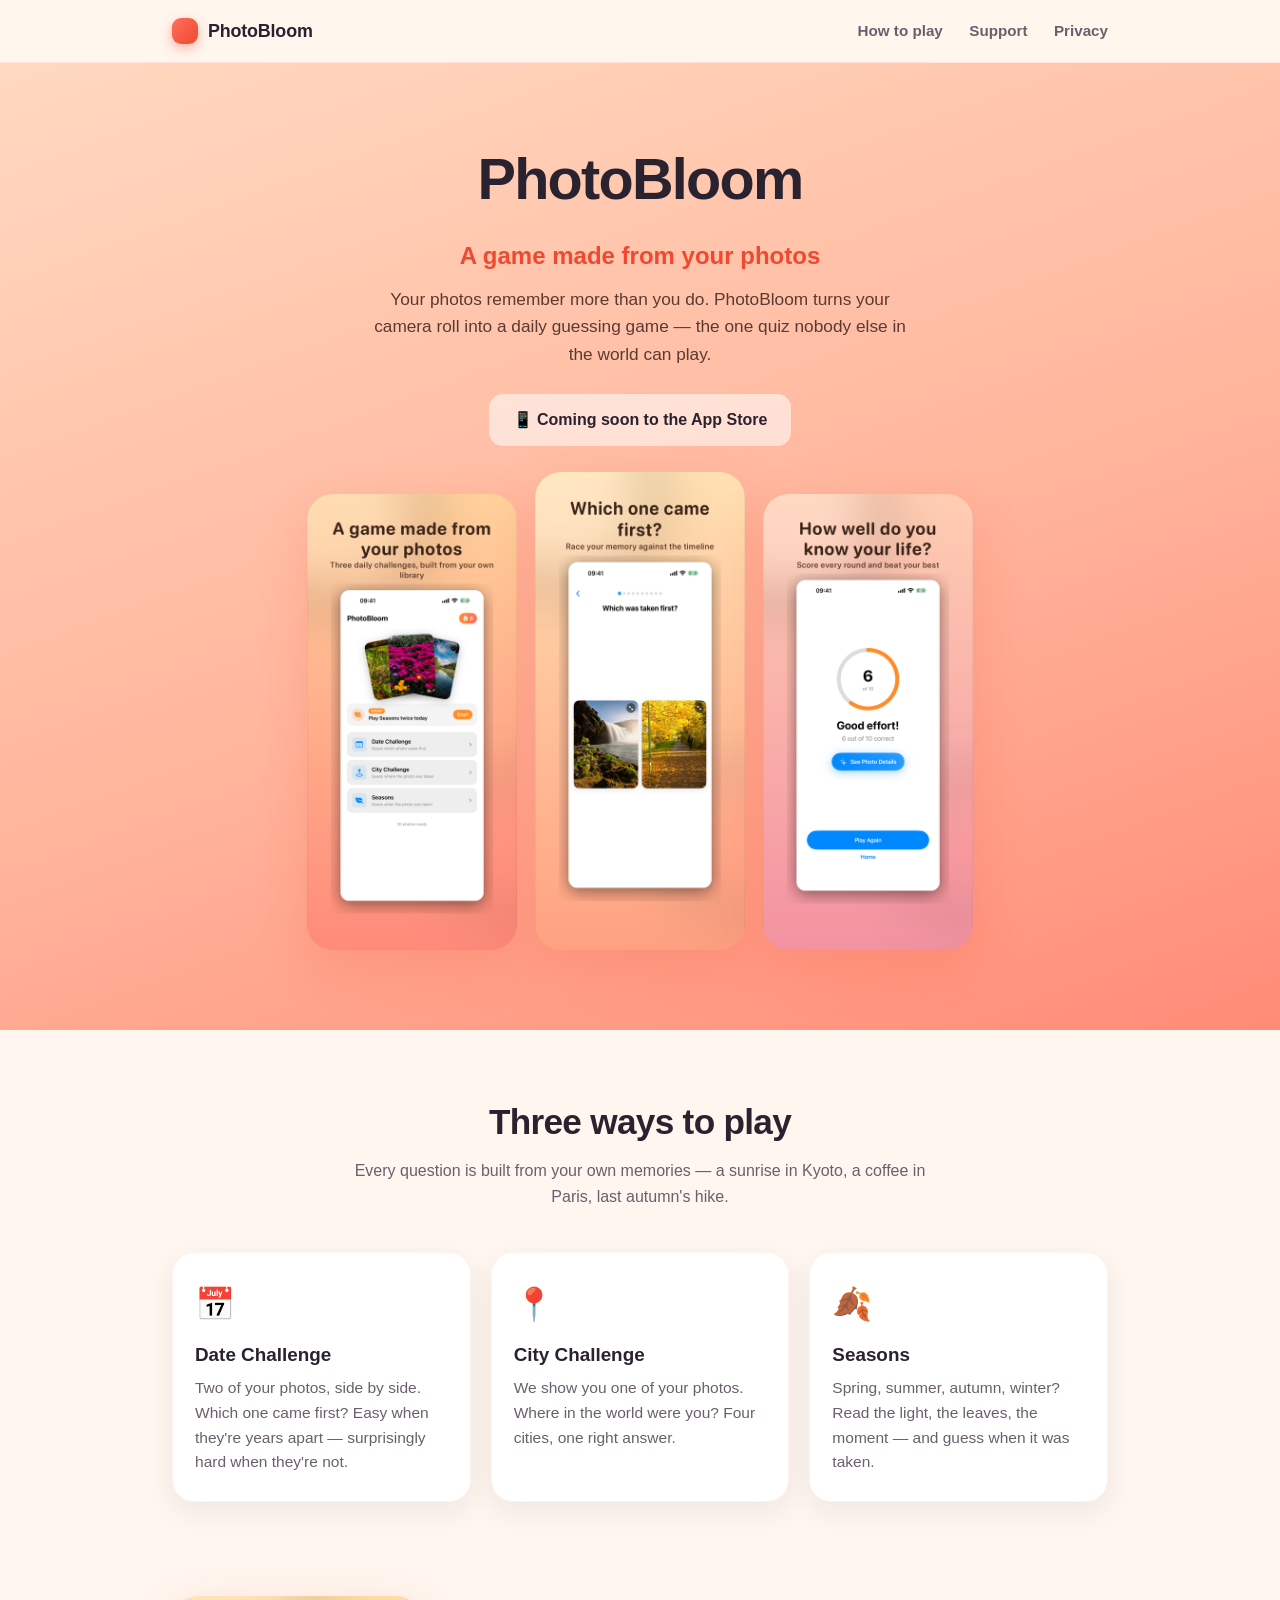
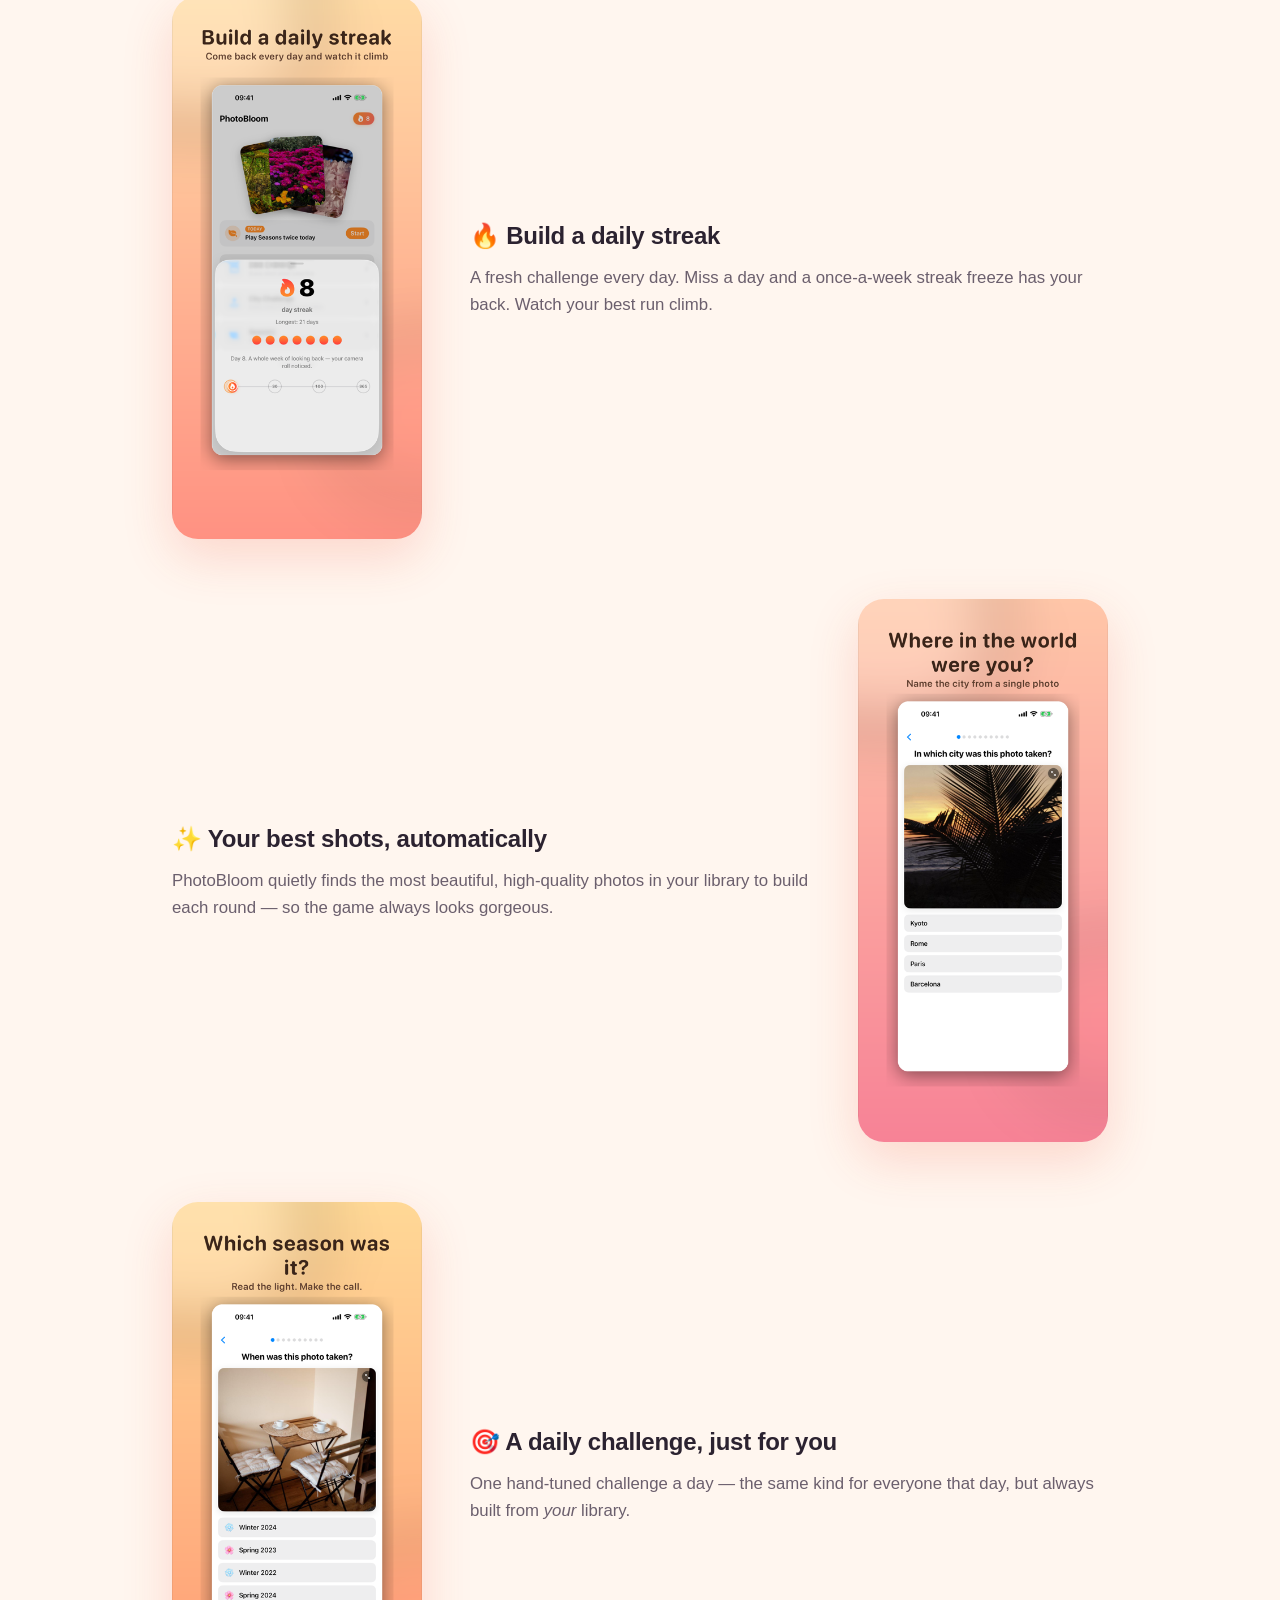
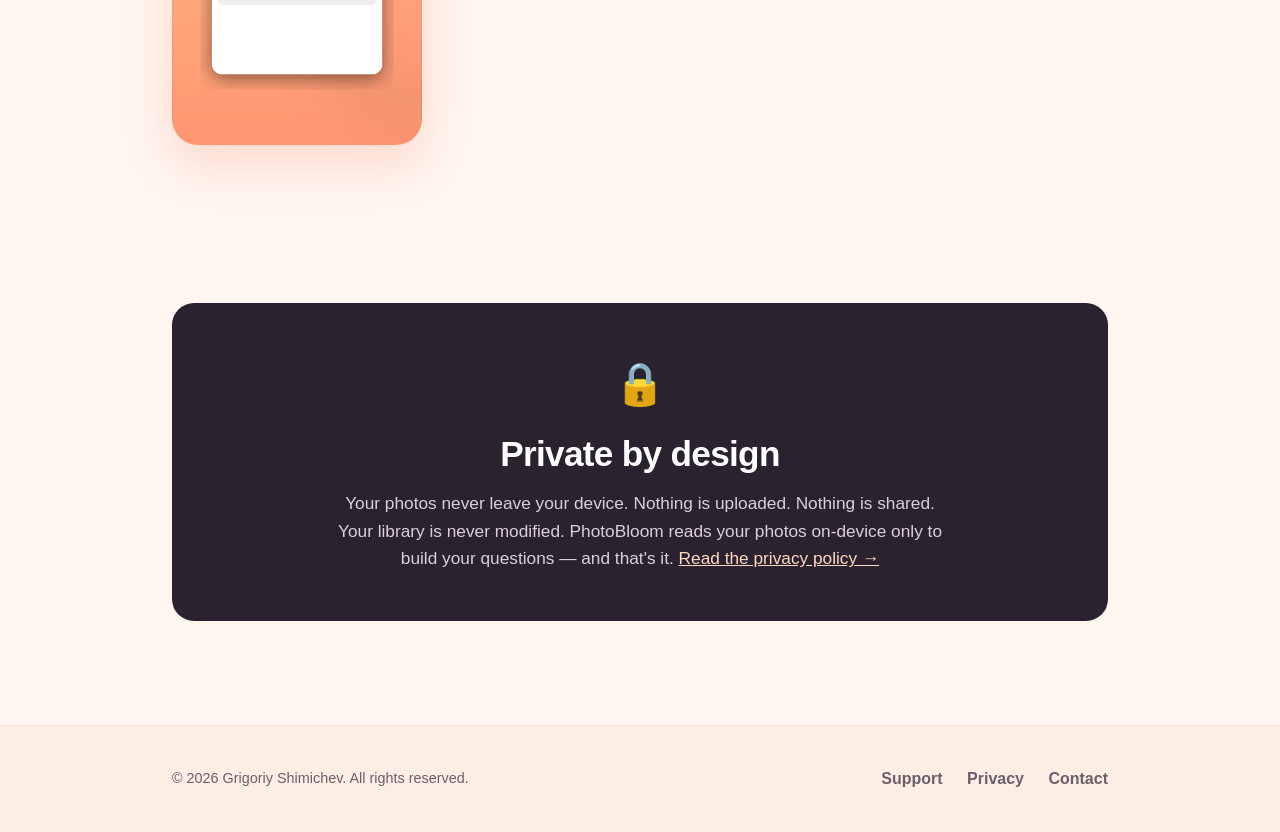
==== index.html @ 3adc89f5 "PhotoBloom website: landing, support, privacy" ====
<!DOCTYPE html>
<html lang="en">
<head>
  <meta charset="UTF-8" />
  <meta name="viewport" content="width=device-width, initial-scale=1.0" />
  <title>PhotoBloom — A game made from your photos</title>
  <meta name="description" content="PhotoBloom turns your camera roll into a daily guessing game. Guess when and where your moments happened, keep your streak alive, and rediscover photos you forgot you had. 100% on-device." />
  <meta property="og:title" content="PhotoBloom — A game made from your photos" />
  <meta property="og:description" content="The quiz only you can play, built from your own memories. 100% on-device." />
  <meta property="og:type" content="website" />
  <link rel="stylesheet" href="assets/style.css" />
</head>
<body>
  <header class="nav">
    <div class="wrap">
      <div class="brand"><span class="dot"></span> PhotoBloom</div>
      <nav>
        <a href="#play">How to play</a>
        <a href="support.html">Support</a>
        <a href="privacy.html">Privacy</a>
      </nav>
    </div>
  </header>

  <section class="hero">
    <div class="wrap">
      <h1>PhotoBloom</h1>
      <p class="tag">A game made from your photos</p>
      <p class="sub">Your photos remember more than you do. PhotoBloom turns your camera roll into a daily guessing game — the one quiz nobody else in the world can play.</p>
      <span class="badge soft">📱 Coming soon to the App Store</span>
      <div class="hero-shots">
        <img src="assets/home.png" alt="PhotoBloom home screen" />
        <img src="assets/date.png" alt="Date Challenge — which photo came first?" />
        <img src="assets/results.png" alt="Results screen with score ring" />
      </div>
    </div>
  </section>

  <section id="play">
    <div class="wrap">
      <h2>Three ways to play</h2>
      <p class="lead">Every question is built from your own memories — a sunrise in Kyoto, a coffee in Paris, last autumn's hike.</p>
      <div class="cards">
        <div class="card">
          <div class="ico">📅</div>
          <h3>Date Challenge</h3>
          <p>Two of your photos, side by side. Which one came first? Easy when they're years apart — surprisingly hard when they're not.</p>
        </div>
        <div class="card">
          <div class="ico">📍</div>
          <h3>City Challenge</h3>
          <p>We show you one of your photos. Where in the world were you? Four cities, one right answer.</p>
        </div>
        <div class="card">
          <div class="ico">🍂</div>
          <h3>Seasons</h3>
          <p>Spring, summer, autumn, winter? Read the light, the leaves, the moment — and guess when it was taken.</p>
        </div>
      </div>
    </div>
  </section>

  <section style="padding-top:0;">
    <div class="wrap">
      <div class="feature-row">
        <img src="assets/streak.png" alt="Streak detail screen" />
        <div class="txt">
          <h3>🔥 Build a daily streak</h3>
          <p>A fresh challenge every day. Miss a day and a once-a-week streak freeze has your back. Watch your best run climb.</p>
        </div>
      </div>
      <div class="feature-row rev">
        <img src="assets/city.png" alt="City Challenge screen" />
        <div class="txt">
          <h3>✨ Your best shots, automatically</h3>
          <p>PhotoBloom quietly finds the most beautiful, high-quality photos in your library to build each round — so the game always looks gorgeous.</p>
        </div>
      </div>
      <div class="feature-row">
        <img src="assets/seasons.png" alt="Seasons Challenge screen" />
        <div class="txt">
          <h3>🎯 A daily challenge, just for you</h3>
          <p>One hand-tuned challenge a day — the same kind for everyone that day, but always built from <em>your</em> library.</p>
        </div>
      </div>
    </div>
  </section>

  <section>
    <div class="wrap">
      <div class="privacy-band">
        <div class="lock">🔒</div>
        <h2>Private by design</h2>
        <p>Your photos never leave your device. Nothing is uploaded. Nothing is shared. Your library is never modified. PhotoBloom reads your photos on-device only to build your questions — and that's it. <a href="privacy.html" style="color:#ffd9c0;text-decoration:underline;">Read the privacy policy →</a></p>
      </div>
    </div>
  </section>

  <footer>
    <div class="wrap">
      <div class="copy">© 2026 Grigoriy Shimichev. All rights reserved.</div>
      <div class="links">
        <a href="support.html">Support</a>
        <a href="privacy.html">Privacy</a>
        <a href="mailto:gshimichev@gmail.com">Contact</a>
      </div>
    </div>
  </footer>
</body>
</html>
---- assets/style.css ----
:root {
  --peach: #ffd9c0;
  --coral: #ff6f5e;
  --coral-deep: #f0492f;
  --ink: #2b2230;
  --ink-soft: #6b5f6d;
  --card: #ffffff;
  --bg: #fff6ef;
  --radius: 22px;
  --shadow: 0 18px 50px rgba(240, 73, 47, 0.18);
}

* { box-sizing: border-box; }

html { scroll-behavior: smooth; }

body {
  margin: 0;
  font-family: -apple-system, BlinkMacSystemFont, "SF Pro Text", "Segoe UI", Roboto, Helvetica, Arial, sans-serif;
  color: var(--ink);
  background: var(--bg);
  line-height: 1.6;
  -webkit-font-smoothing: antialiased;
}

a { color: var(--coral-deep); text-decoration: none; }
a:hover { text-decoration: underline; }

.wrap { max-width: 980px; margin: 0 auto; padding: 0 22px; }

/* ---------- Top nav ---------- */
.nav {
  position: sticky; top: 0; z-index: 10;
  background: rgba(255, 246, 239, 0.86);
  backdrop-filter: saturate(180%) blur(14px);
  border-bottom: 1px solid rgba(240, 73, 47, 0.10);
}
.nav .wrap { display: flex; align-items: center; justify-content: space-between; height: 62px; }
.brand { display: flex; align-items: center; gap: 10px; font-weight: 800; font-size: 1.12rem; letter-spacing: -0.01em; }
.brand .dot { width: 26px; height: 26px; border-radius: 9px; background: linear-gradient(135deg, var(--coral), var(--coral-deep)); display: inline-block; box-shadow: 0 4px 12px rgba(240,73,47,0.4); }
.nav nav a { color: var(--ink-soft); font-weight: 600; margin-left: 22px; font-size: 0.95rem; }
.nav nav a:hover { color: var(--coral-deep); text-decoration: none; }

/* ---------- Hero ---------- */
.hero {
  background: linear-gradient(160deg, var(--peach) 0%, #ffb59c 55%, var(--coral) 130%);
  padding: 70px 0 80px;
  text-align: center;
}
.hero h1 { font-size: clamp(2.4rem, 6vw, 3.6rem); margin: 0 0 12px; letter-spacing: -0.03em; font-weight: 850; }
.hero .tag { font-size: clamp(1.1rem, 3vw, 1.5rem); font-weight: 700; margin: 0 0 10px; color: var(--coral-deep); }
.hero p.sub { max-width: 560px; margin: 0 auto 26px; font-size: 1.08rem; color: #5b3a32; }
.badge {
  display: inline-flex; align-items: center; gap: 8px;
  background: var(--ink); color: #fff; font-weight: 700;
  padding: 13px 24px; border-radius: 14px; font-size: 1rem;
  box-shadow: 0 10px 26px rgba(43,34,48,0.32);
}
.badge.soft { background: rgba(255,255,255,0.55); color: var(--ink); box-shadow: none; }
.hero-shots { display: flex; justify-content: center; gap: 18px; margin-top: 48px; flex-wrap: wrap; }
.hero-shots img { width: 210px; max-width: 42vw; border-radius: 26px; box-shadow: var(--shadow); }
.hero-shots img:nth-child(2) { margin-top: -22px; }

/* ---------- Sections ---------- */
section { padding: 64px 0; }
section h2 { font-size: clamp(1.6rem, 4vw, 2.2rem); text-align: center; margin: 0 0 8px; letter-spacing: -0.02em; }
section .lead { text-align: center; color: var(--ink-soft); max-width: 600px; margin: 0 auto 42px; }

.cards { display: grid; grid-template-columns: repeat(3, 1fr); gap: 20px; }
.card {
  background: var(--card); border-radius: var(--radius); padding: 26px 22px;
  box-shadow: 0 10px 30px rgba(43,34,48,0.07);
  border: 1px solid rgba(240,73,47,0.06);
}
.card .ico { font-size: 2rem; margin-bottom: 10px; }
.card h3 { margin: 0 0 6px; font-size: 1.18rem; }
.card p { margin: 0; color: var(--ink-soft); font-size: 0.97rem; }

.feature-row { display: flex; align-items: center; gap: 48px; padding: 30px 0; }
.feature-row.rev { flex-direction: row-reverse; }
.feature-row img { width: 250px; max-width: 40vw; border-radius: 26px; box-shadow: var(--shadow); }
.feature-row .txt { flex: 1; }
.feature-row h3 { font-size: 1.5rem; margin: 0 0 10px; letter-spacing: -0.01em; }
.feature-row p { color: var(--ink-soft); margin: 0; font-size: 1.05rem; }

.privacy-band { background: var(--ink); color: #fff; border-radius: var(--radius); padding: 48px 36px; text-align: center; }
.privacy-band h2 { color: #fff; }
.privacy-band p { color: #d9cfe0; max-width: 620px; margin: 0 auto; font-size: 1.08rem; }
.privacy-band .lock { font-size: 2.6rem; margin-bottom: 8px; }

/* ---------- Support / Legal pages ---------- */
.doc { background: var(--card); border-radius: var(--radius); padding: 40px 38px; box-shadow: 0 10px 30px rgba(43,34,48,0.07); margin: 40px 0; }
.doc h1 { font-size: 2.1rem; letter-spacing: -0.02em; margin: 0 0 4px; }
.doc .meta { color: var(--ink-soft); font-size: 0.92rem; margin: 0 0 30px; }
.doc h2 { font-size: 1.3rem; margin: 34px 0 8px; }
.doc h3 { font-size: 1.08rem; margin: 24px 0 4px; }
.doc p, .doc li { color: #43394a; }
.doc ul { padding-left: 22px; }
.contact-box {
  background: linear-gradient(135deg, var(--peach), #ffc4ac);
  border-radius: 18px; padding: 24px 26px; margin: 8px 0 30px;
  display: flex; align-items: center; gap: 16px; flex-wrap: wrap;
}
.contact-box .em { font-size: 1.9rem; }
.contact-box a { font-weight: 800; font-size: 1.15rem; }

/* ---------- Footer ---------- */
footer { background: #fdeee4; padding: 40px 0; margin-top: 40px; border-top: 1px solid rgba(240,73,47,0.10); }
footer .wrap { display: flex; justify-content: space-between; align-items: center; flex-wrap: wrap; gap: 14px; }
footer .links a { margin-left: 20px; color: var(--ink-soft); font-weight: 600; }
footer .copy { color: var(--ink-soft); font-size: 0.9rem; }

@media (max-width: 720px) {
  .cards { grid-template-columns: 1fr; }
  .feature-row, .feature-row.rev { flex-direction: column; text-align: center; gap: 22px; }
  .nav nav a { margin-left: 14px; }
  footer .wrap { flex-direction: column; text-align: center; }
  footer .links a { margin: 0 10px; }
}
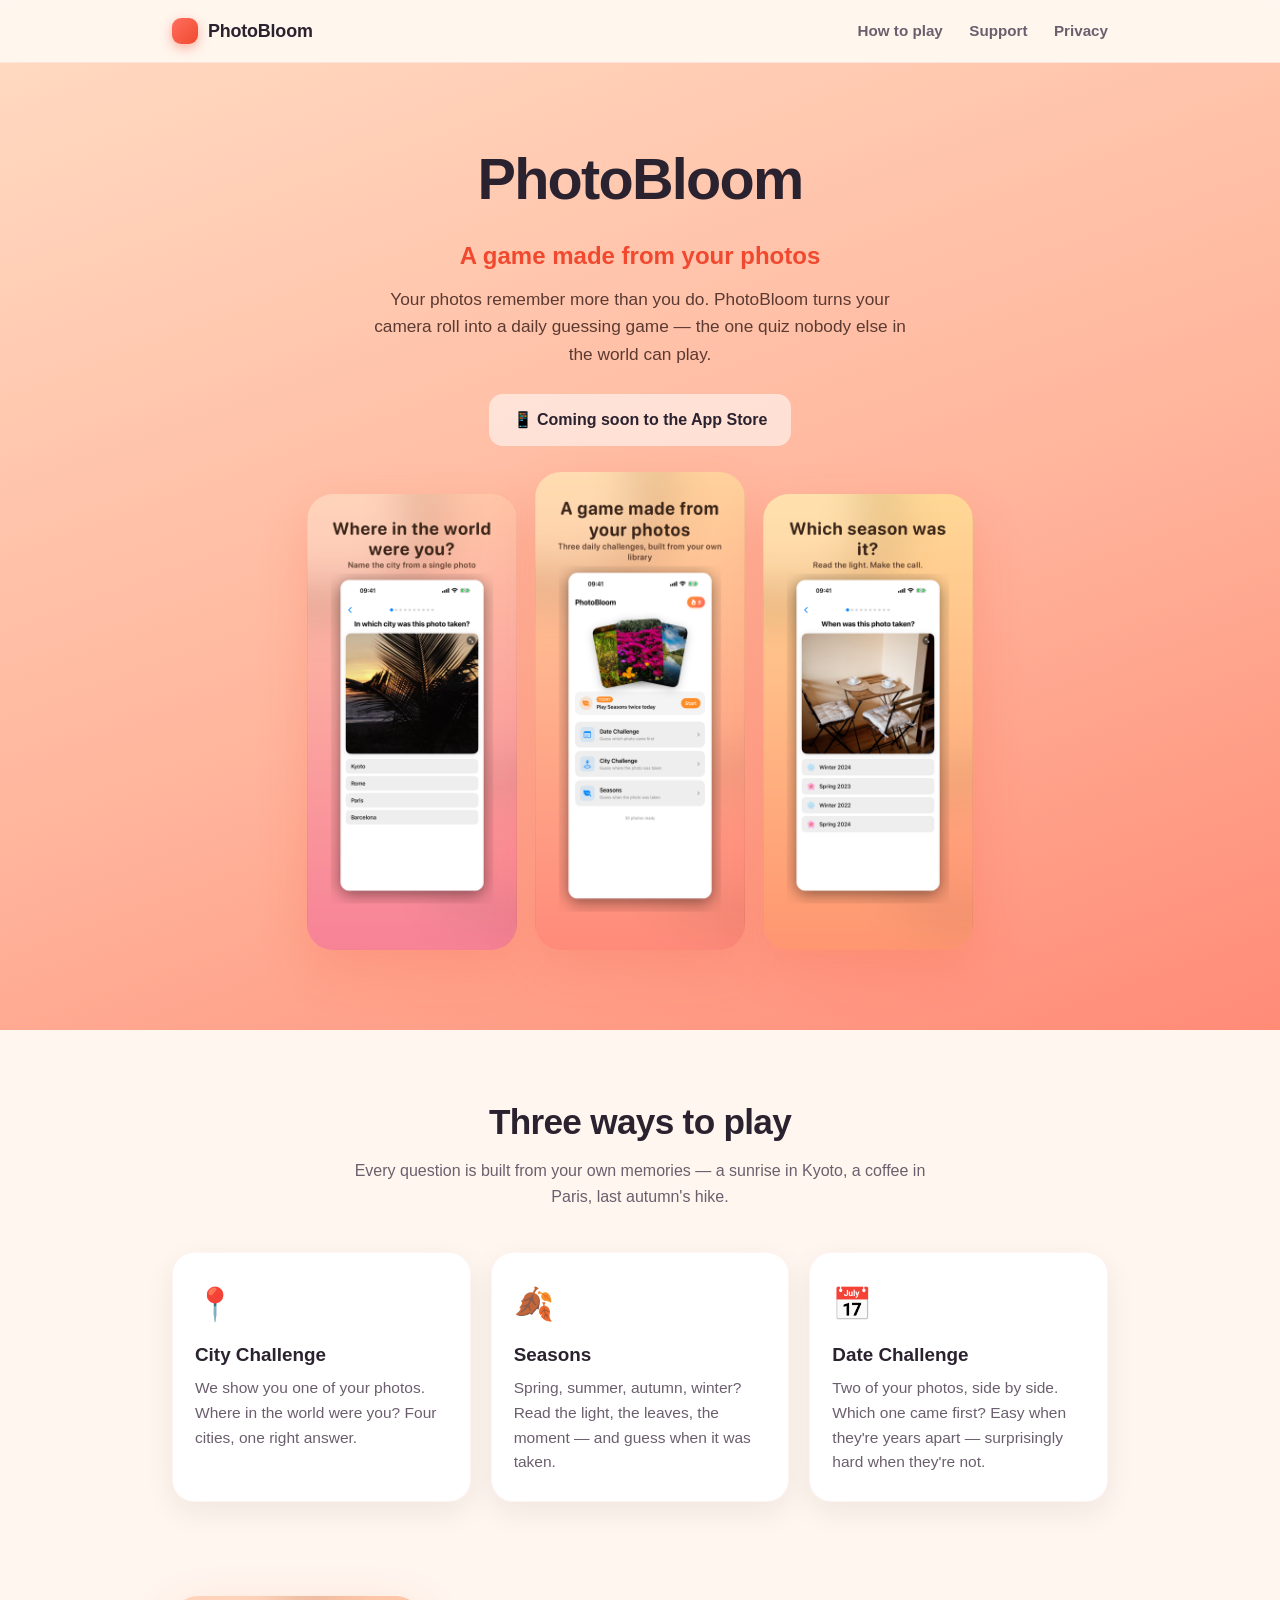
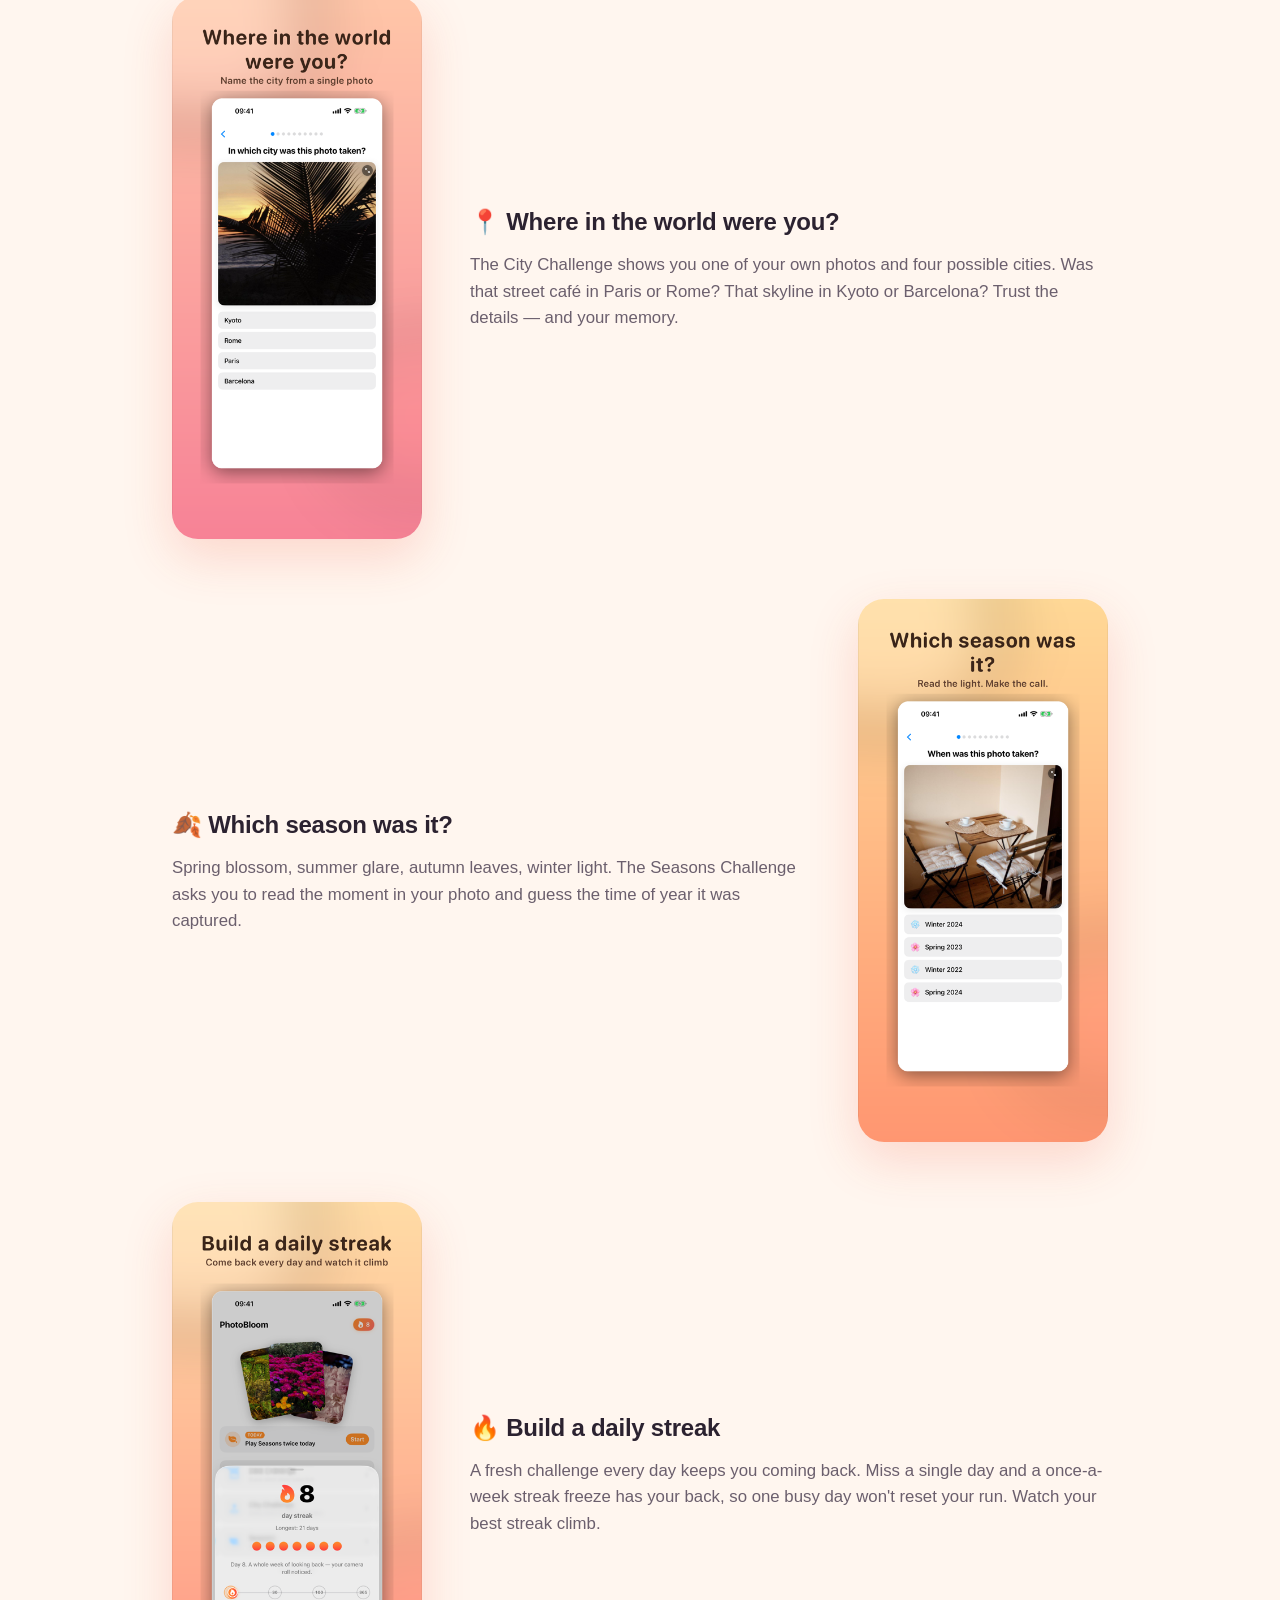
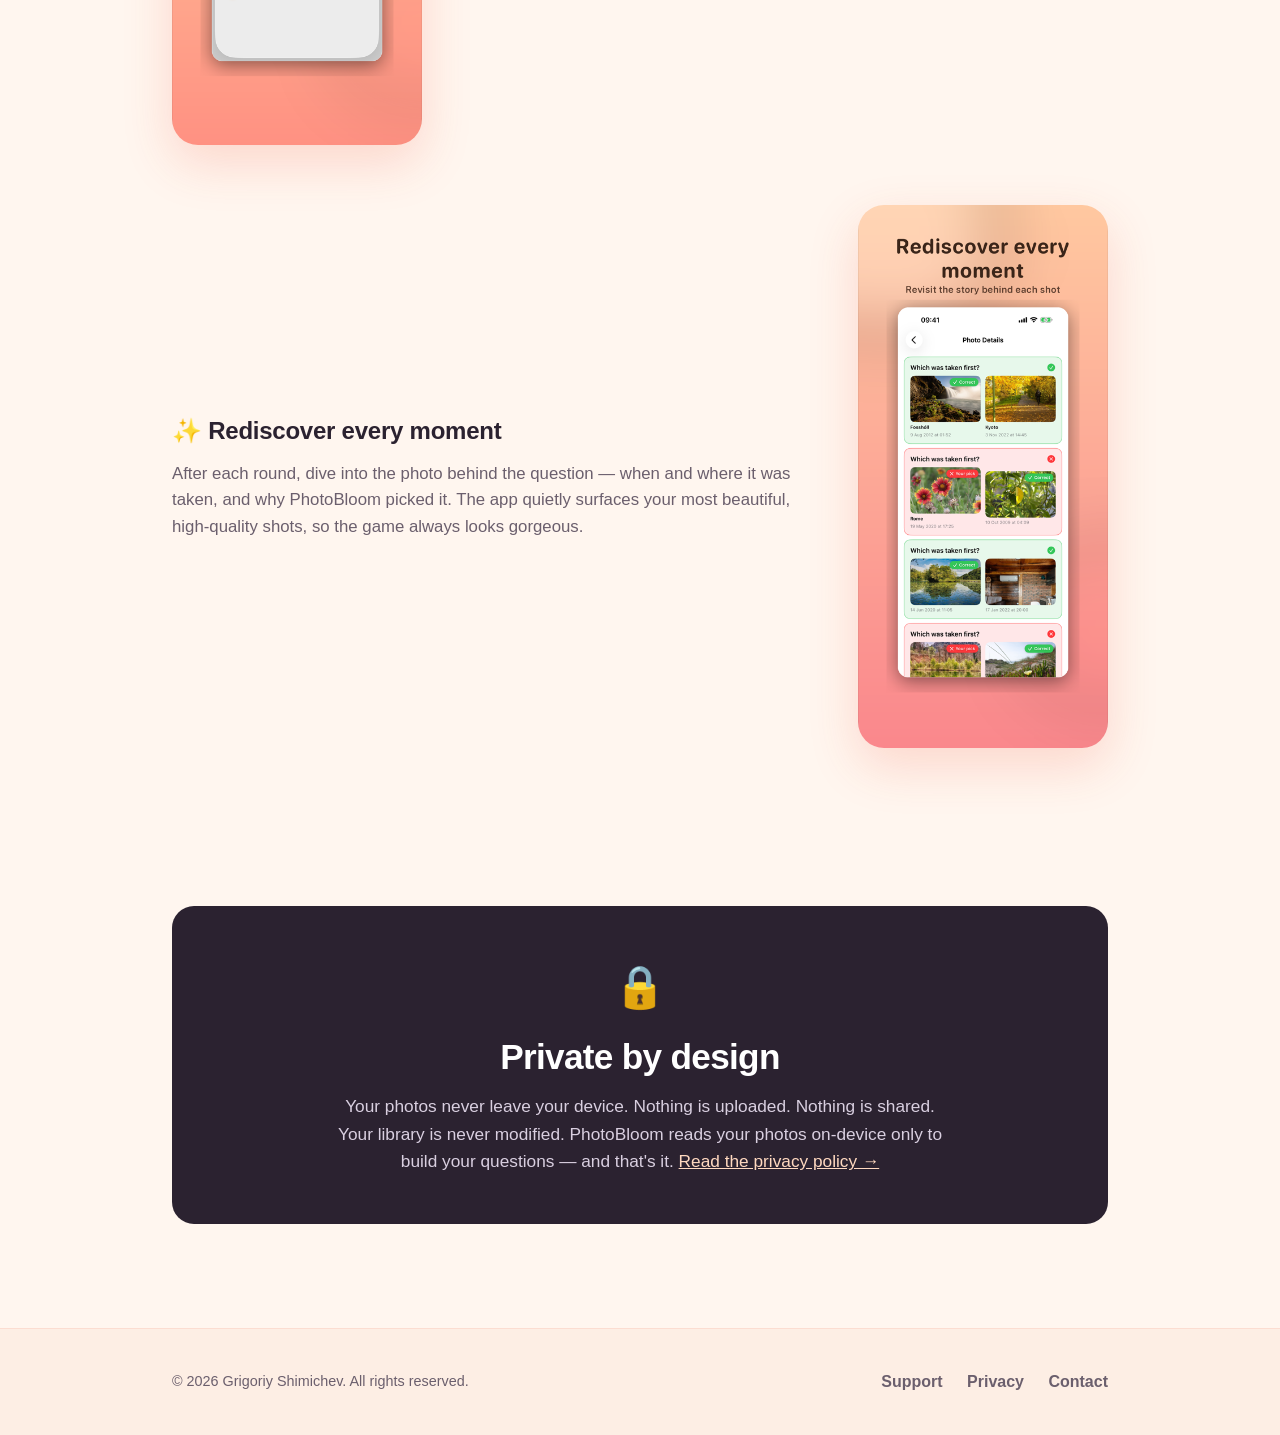
==== commit 55d94e60: "Spotlight City & Seasons in hero + feature rows; add photo details, emphasize streaks" ====
--- a/index.html
+++ b/index.html
@@ -4,7 +4,7 @@
   <meta charset="UTF-8" />
   <meta name="viewport" content="width=device-width, initial-scale=1.0" />
   <title>PhotoBloom — A game made from your photos</title>
-  <meta name="description" content="PhotoBloom turns your camera roll into a daily guessing game. Guess when and where your moments happened, keep your streak alive, and rediscover photos you forgot you had. 100% on-device." />
+  <meta name="description" content="PhotoBloom turns your camera roll into a daily guessing game. Guess where in the world you were and which season it was, keep your streak alive, and rediscover photos you forgot you had. 100% on-device." />
   <meta property="og:title" content="PhotoBloom — A game made from your photos" />
   <meta property="og:description" content="The quiz only you can play, built from your own memories. 100% on-device." />
   <meta property="og:type" content="website" />
@@ -29,9 +29,9 @@
       <p class="sub">Your photos remember more than you do. PhotoBloom turns your camera roll into a daily guessing game — the one quiz nobody else in the world can play.</p>
       <span class="badge soft">📱 Coming soon to the App Store</span>
       <div class="hero-shots">
+        <img src="assets/city.png" alt="City Challenge — where in the world were you?" />
         <img src="assets/home.png" alt="PhotoBloom home screen" />
-        <img src="assets/date.png" alt="Date Challenge — which photo came first?" />
-        <img src="assets/results.png" alt="Results screen with score ring" />
+        <img src="assets/seasons.png" alt="Seasons Challenge — which season was it?" />
       </div>
     </div>
   </section>
@@ -42,11 +42,6 @@
       <p class="lead">Every question is built from your own memories — a sunrise in Kyoto, a coffee in Paris, last autumn's hike.</p>
       <div class="cards">
         <div class="card">
-          <div class="ico">📅</div>
-          <h3>Date Challenge</h3>
-          <p>Two of your photos, side by side. Which one came first? Easy when they're years apart — surprisingly hard when they're not.</p>
-        </div>
-        <div class="card">
           <div class="ico">📍</div>
           <h3>City Challenge</h3>
           <p>We show you one of your photos. Where in the world were you? Four cities, one right answer.</p>
@@ -56,31 +51,50 @@
           <h3>Seasons</h3>
           <p>Spring, summer, autumn, winter? Read the light, the leaves, the moment — and guess when it was taken.</p>
         </div>
+        <div class="card">
+          <div class="ico">📅</div>
+          <h3>Date Challenge</h3>
+          <p>Two of your photos, side by side. Which one came first? Easy when they're years apart — surprisingly hard when they're not.</p>
+        </div>
       </div>
     </div>
   </section>
 
   <section style="padding-top:0;">
     <div class="wrap">
+      <!-- City — highlight -->
+      <div class="feature-row">
+        <img src="assets/city.png" alt="City Challenge screen" />
+        <div class="txt">
+          <h3>📍 Where in the world were you?</h3>
+          <p>The City Challenge shows you one of your own photos and four possible cities. Was that street café in Paris or Rome? That skyline in Kyoto or Barcelona? Trust the details — and your memory.</p>
+        </div>
+      </div>
+
+      <!-- Seasons — highlight -->
+      <div class="feature-row rev">
+        <img src="assets/seasons.png" alt="Seasons Challenge screen" />
+        <div class="txt">
+          <h3>🍂 Which season was it?</h3>
+          <p>Spring blossom, summer glare, autumn leaves, winter light. The Seasons Challenge asks you to read the moment in your photo and guess the time of year it was captured.</p>
+        </div>
+      </div>
+
+      <!-- Streaks -->
       <div class="feature-row">
         <img src="assets/streak.png" alt="Streak detail screen" />
         <div class="txt">
           <h3>🔥 Build a daily streak</h3>
-          <p>A fresh challenge every day. Miss a day and a once-a-week streak freeze has your back. Watch your best run climb.</p>
+          <p>A fresh challenge every day keeps you coming back. Miss a single day and a once-a-week streak freeze has your back, so one busy day won't reset your run. Watch your best streak climb.</p>
         </div>
       </div>
+
+      <!-- Photo details / other screens -->
       <div class="feature-row rev">
-        <img src="assets/city.png" alt="City Challenge screen" />
+        <img src="assets/photo_details.png" alt="Photo details screen" />
         <div class="txt">
-          <h3>✨ Your best shots, automatically</h3>
-          <p>PhotoBloom quietly finds the most beautiful, high-quality photos in your library to build each round — so the game always looks gorgeous.</p>
-        </div>
-      </div>
-      <div class="feature-row">
-        <img src="assets/seasons.png" alt="Seasons Challenge screen" />
-        <div class="txt">
-          <h3>🎯 A daily challenge, just for you</h3>
-          <p>One hand-tuned challenge a day — the same kind for everyone that day, but always built from <em>your</em> library.</p>
+          <h3>✨ Rediscover every moment</h3>
+          <p>After each round, dive into the photo behind the question — when and where it was taken, and why PhotoBloom picked it. The app quietly surfaces your most beautiful, high-quality shots, so the game always looks gorgeous.</p>
         </div>
       </div>
     </div>
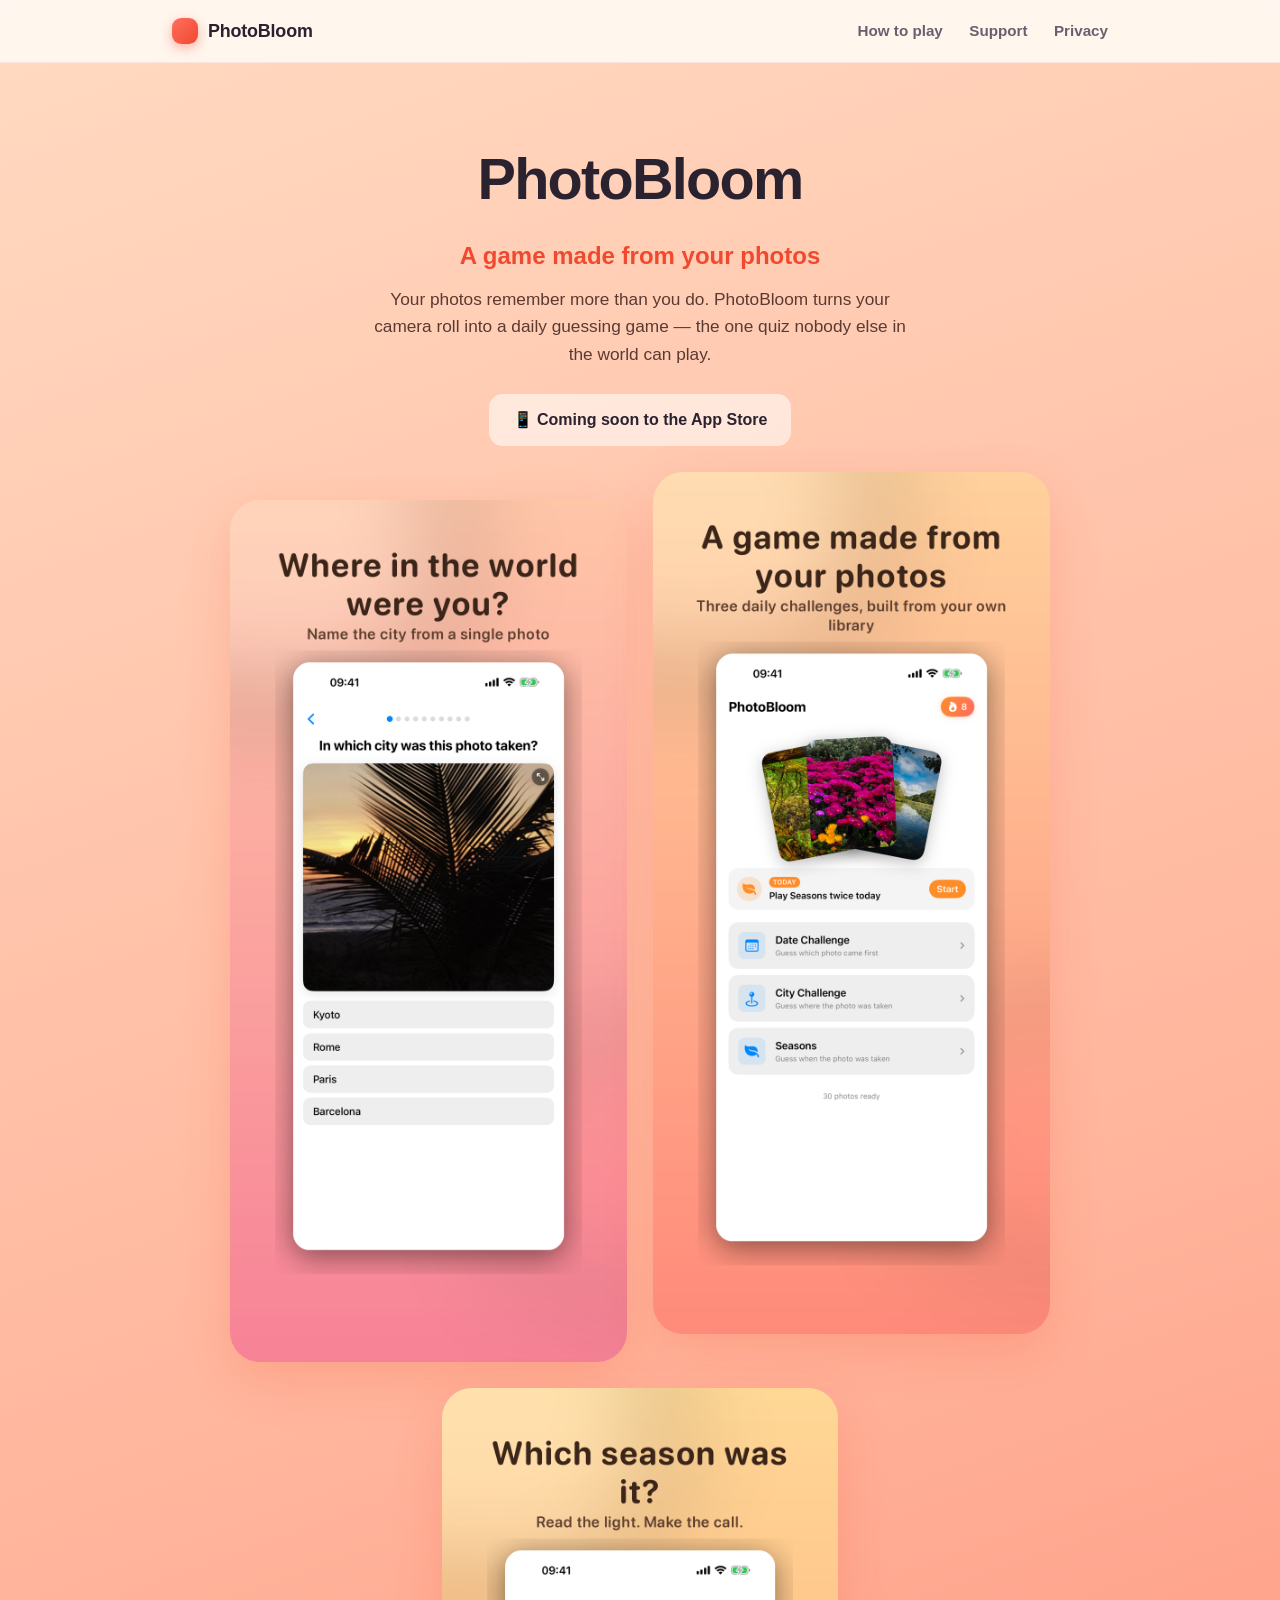
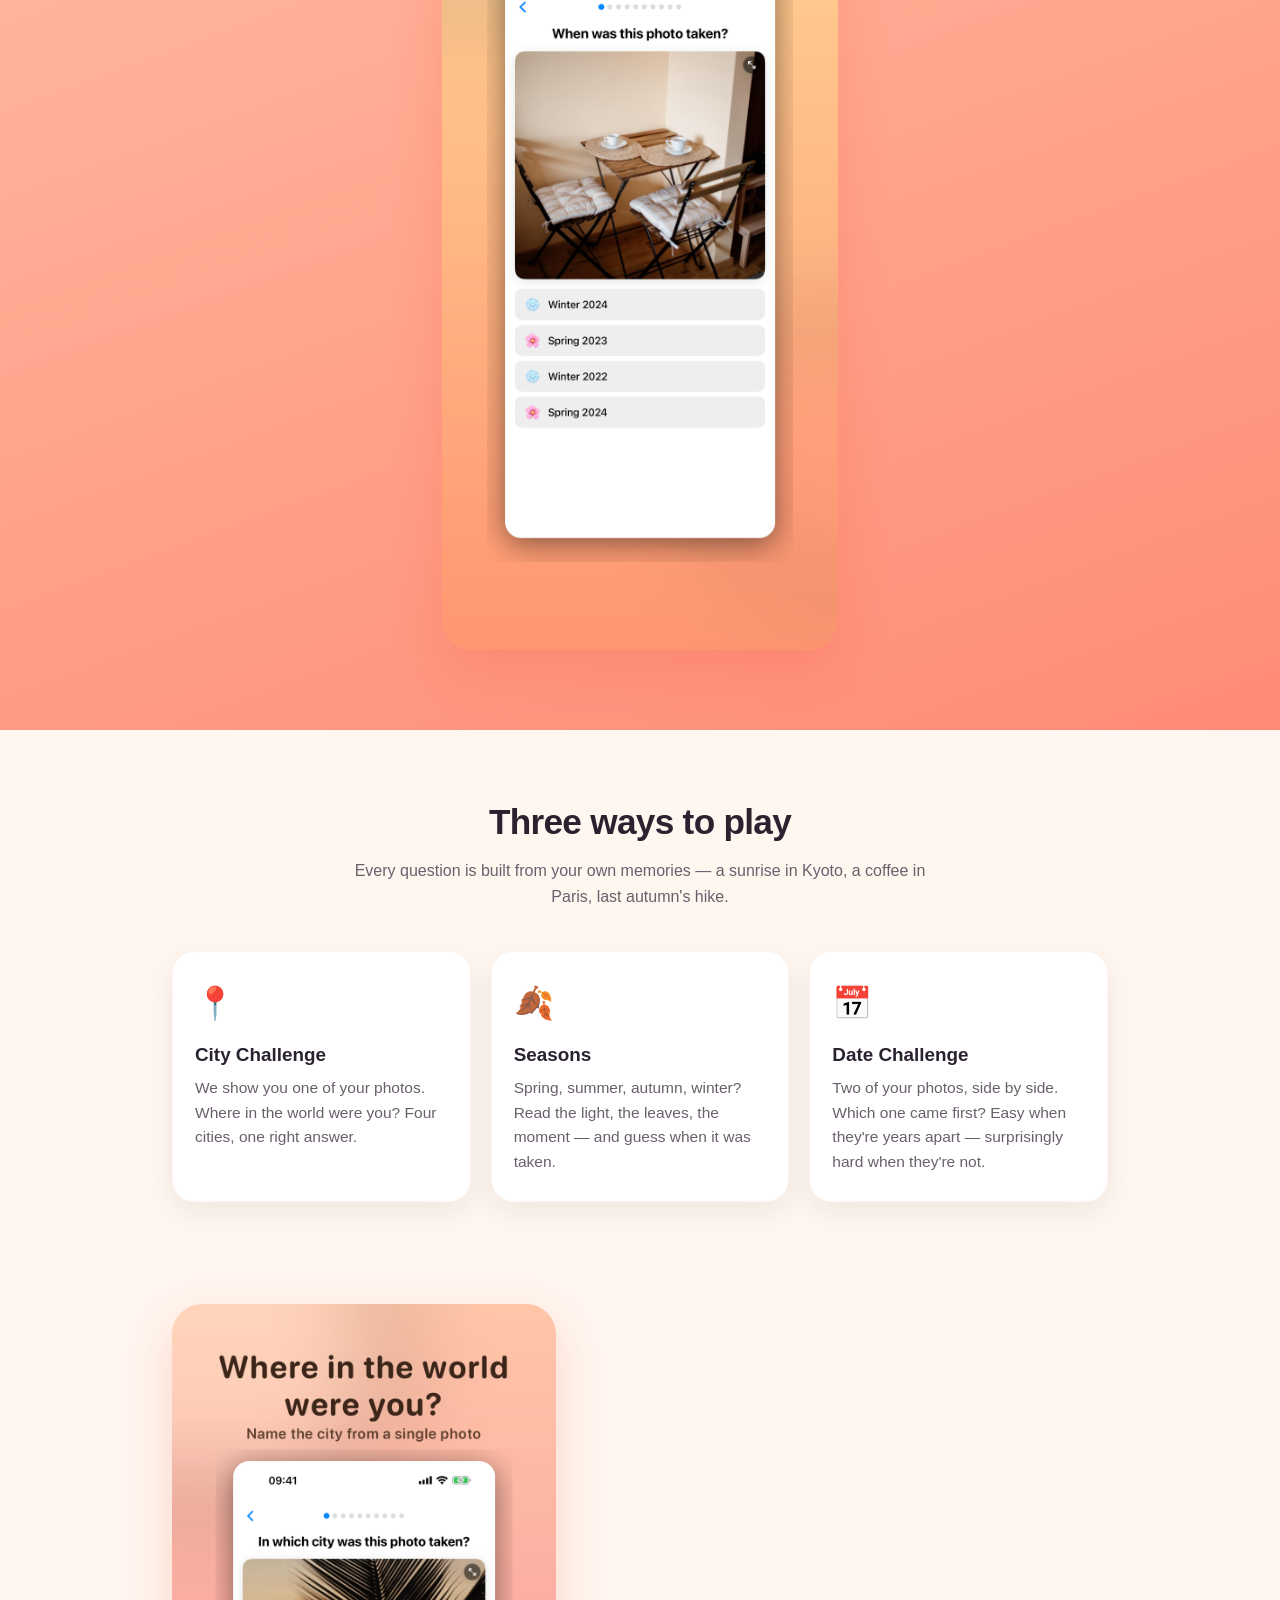
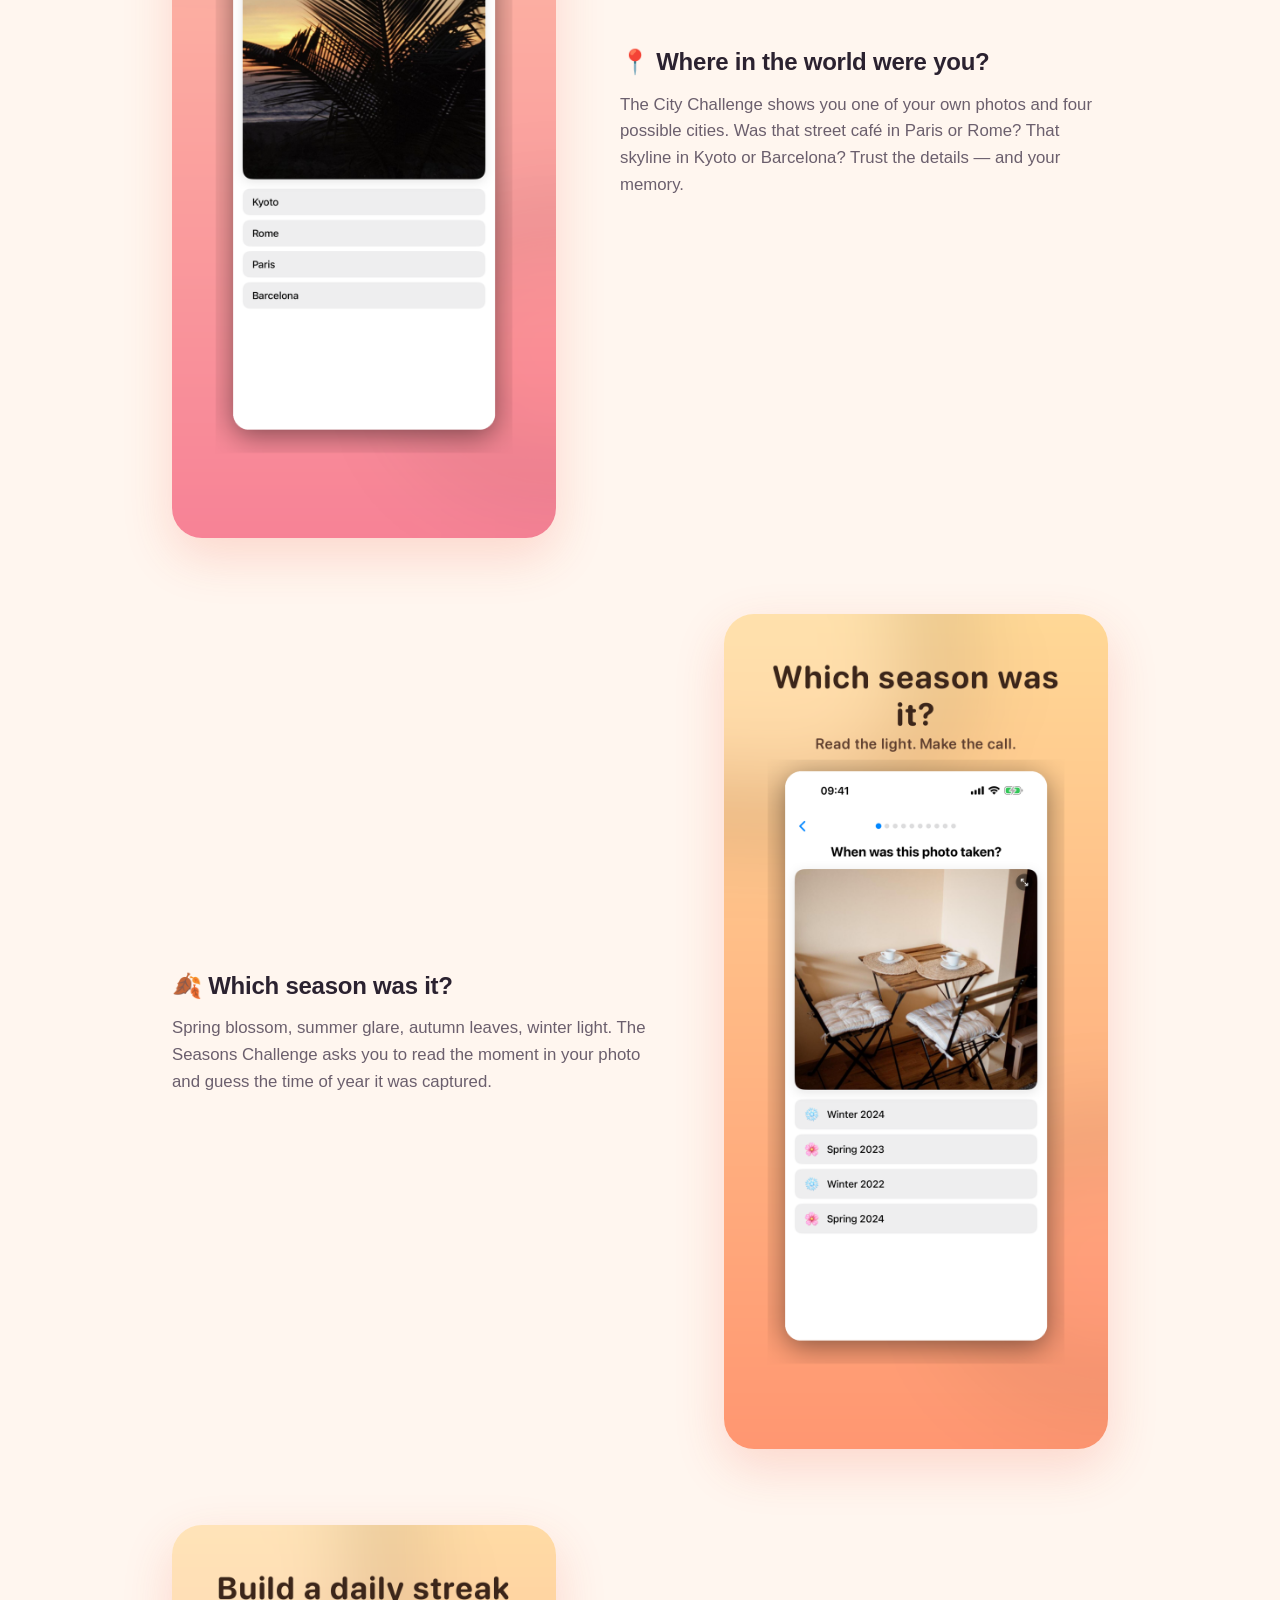
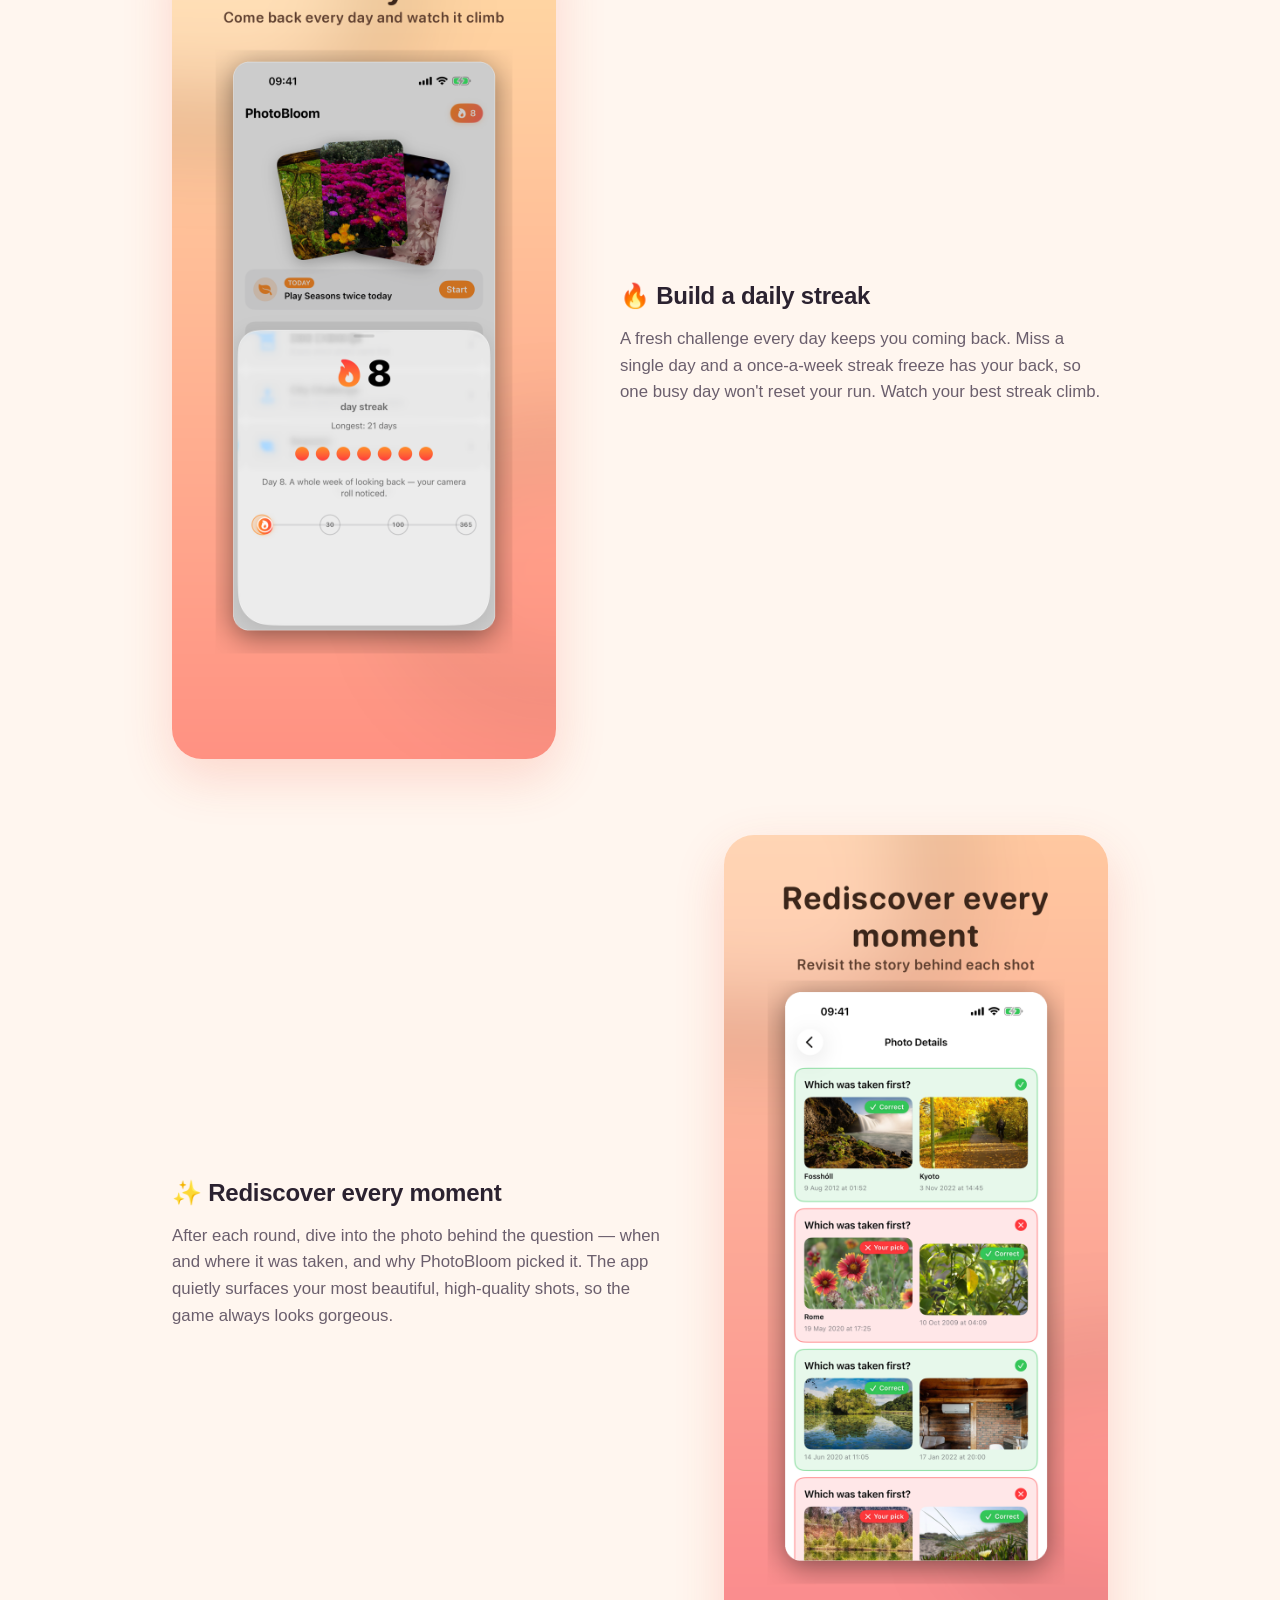
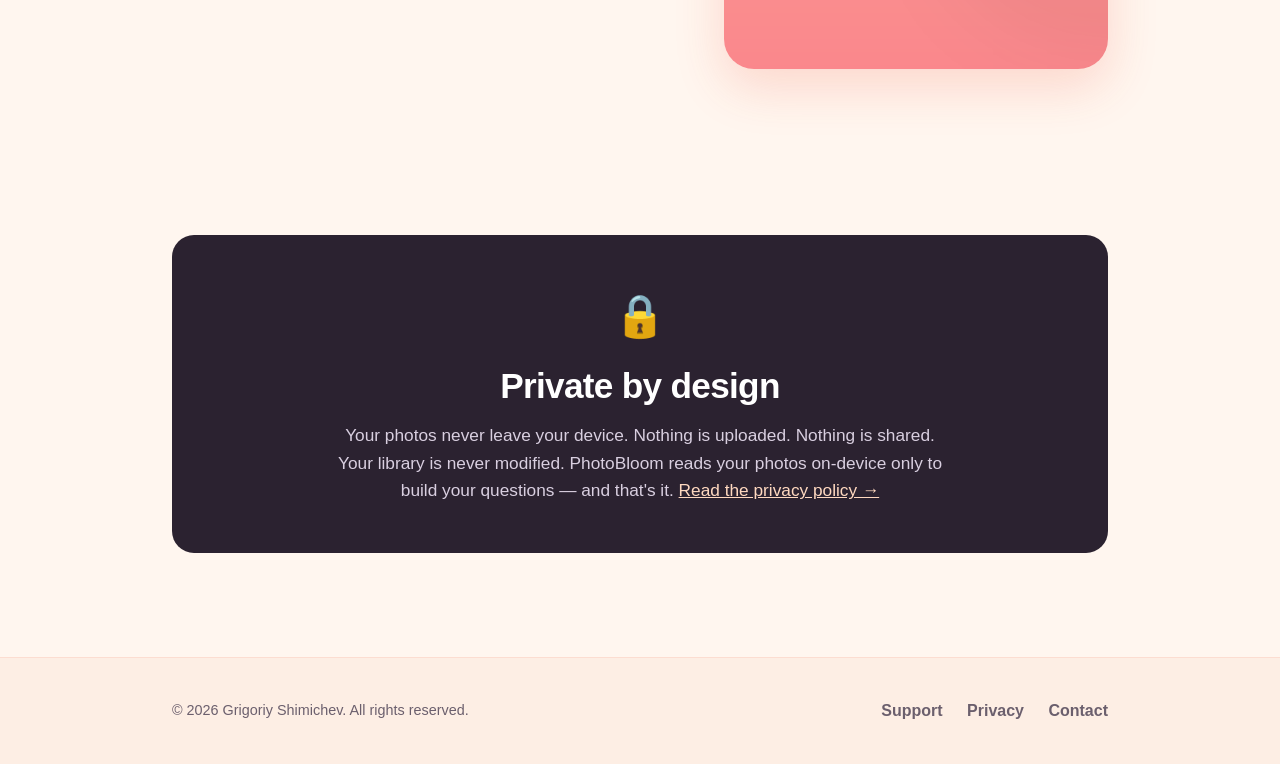
==== commit 09a5e110: "Enlarge hero & feature screenshots for desktop; higher-res (Retina-crisp) assets" ====
--- a/index.html
+++ b/index.html
@@ -28,11 +28,11 @@
       <p class="tag">A game made from your photos</p>
       <p class="sub">Your photos remember more than you do. PhotoBloom turns your camera roll into a daily guessing game — the one quiz nobody else in the world can play.</p>
       <span class="badge soft">📱 Coming soon to the App Store</span>
-      <div class="hero-shots">
-        <img src="assets/city.png" alt="City Challenge — where in the world were you?" />
-        <img src="assets/home.png" alt="PhotoBloom home screen" />
-        <img src="assets/seasons.png" alt="Seasons Challenge — which season was it?" />
-      </div>
+    </div>
+    <div class="hero-shots">
+      <img src="assets/city.png" alt="City Challenge — where in the world were you?" />
+      <img src="assets/home.png" alt="PhotoBloom home screen" />
+      <img src="assets/seasons.png" alt="Seasons Challenge — which season was it?" />
     </div>
   </section>
 
--- a/assets/style.css
+++ b/assets/style.css
@@ -57,9 +57,16 @@
   box-shadow: 0 10px 26px rgba(43,34,48,0.32);
 }
 .badge.soft { background: rgba(255,255,255,0.55); color: var(--ink); box-shadow: none; }
-.hero-shots { display: flex; justify-content: center; gap: 18px; margin-top: 48px; flex-wrap: wrap; }
-.hero-shots img { width: 210px; max-width: 42vw; border-radius: 26px; box-shadow: var(--shadow); }
-.hero-shots img:nth-child(2) { margin-top: -22px; }
+.hero-shots {
+  display: flex; justify-content: center; align-items: flex-start;
+  gap: clamp(14px, 2vw, 32px);
+  margin: 54px auto 0;
+  max-width: 1380px;
+  padding: 0 22px;
+  flex-wrap: wrap;
+}
+.hero-shots img { width: clamp(240px, 31vw, 430px); border-radius: 30px; box-shadow: var(--shadow); }
+.hero-shots img:nth-child(2) { margin-top: -28px; }
 
 /* ---------- Sections ---------- */
 section { padding: 64px 0; }
@@ -76,9 +83,9 @@
 .card h3 { margin: 0 0 6px; font-size: 1.18rem; }
 .card p { margin: 0; color: var(--ink-soft); font-size: 0.97rem; }
 
-.feature-row { display: flex; align-items: center; gap: 48px; padding: 30px 0; }
+.feature-row { display: flex; align-items: center; gap: clamp(32px, 5vw, 64px); padding: 38px 0; }
 .feature-row.rev { flex-direction: row-reverse; }
-.feature-row img { width: 250px; max-width: 40vw; border-radius: 26px; box-shadow: var(--shadow); }
+.feature-row img { width: clamp(260px, 30vw, 400px); border-radius: 30px; box-shadow: var(--shadow); }
 .feature-row .txt { flex: 1; }
 .feature-row h3 { font-size: 1.5rem; margin: 0 0 10px; letter-spacing: -0.01em; }
 .feature-row p { color: var(--ink-soft); margin: 0; font-size: 1.05rem; }
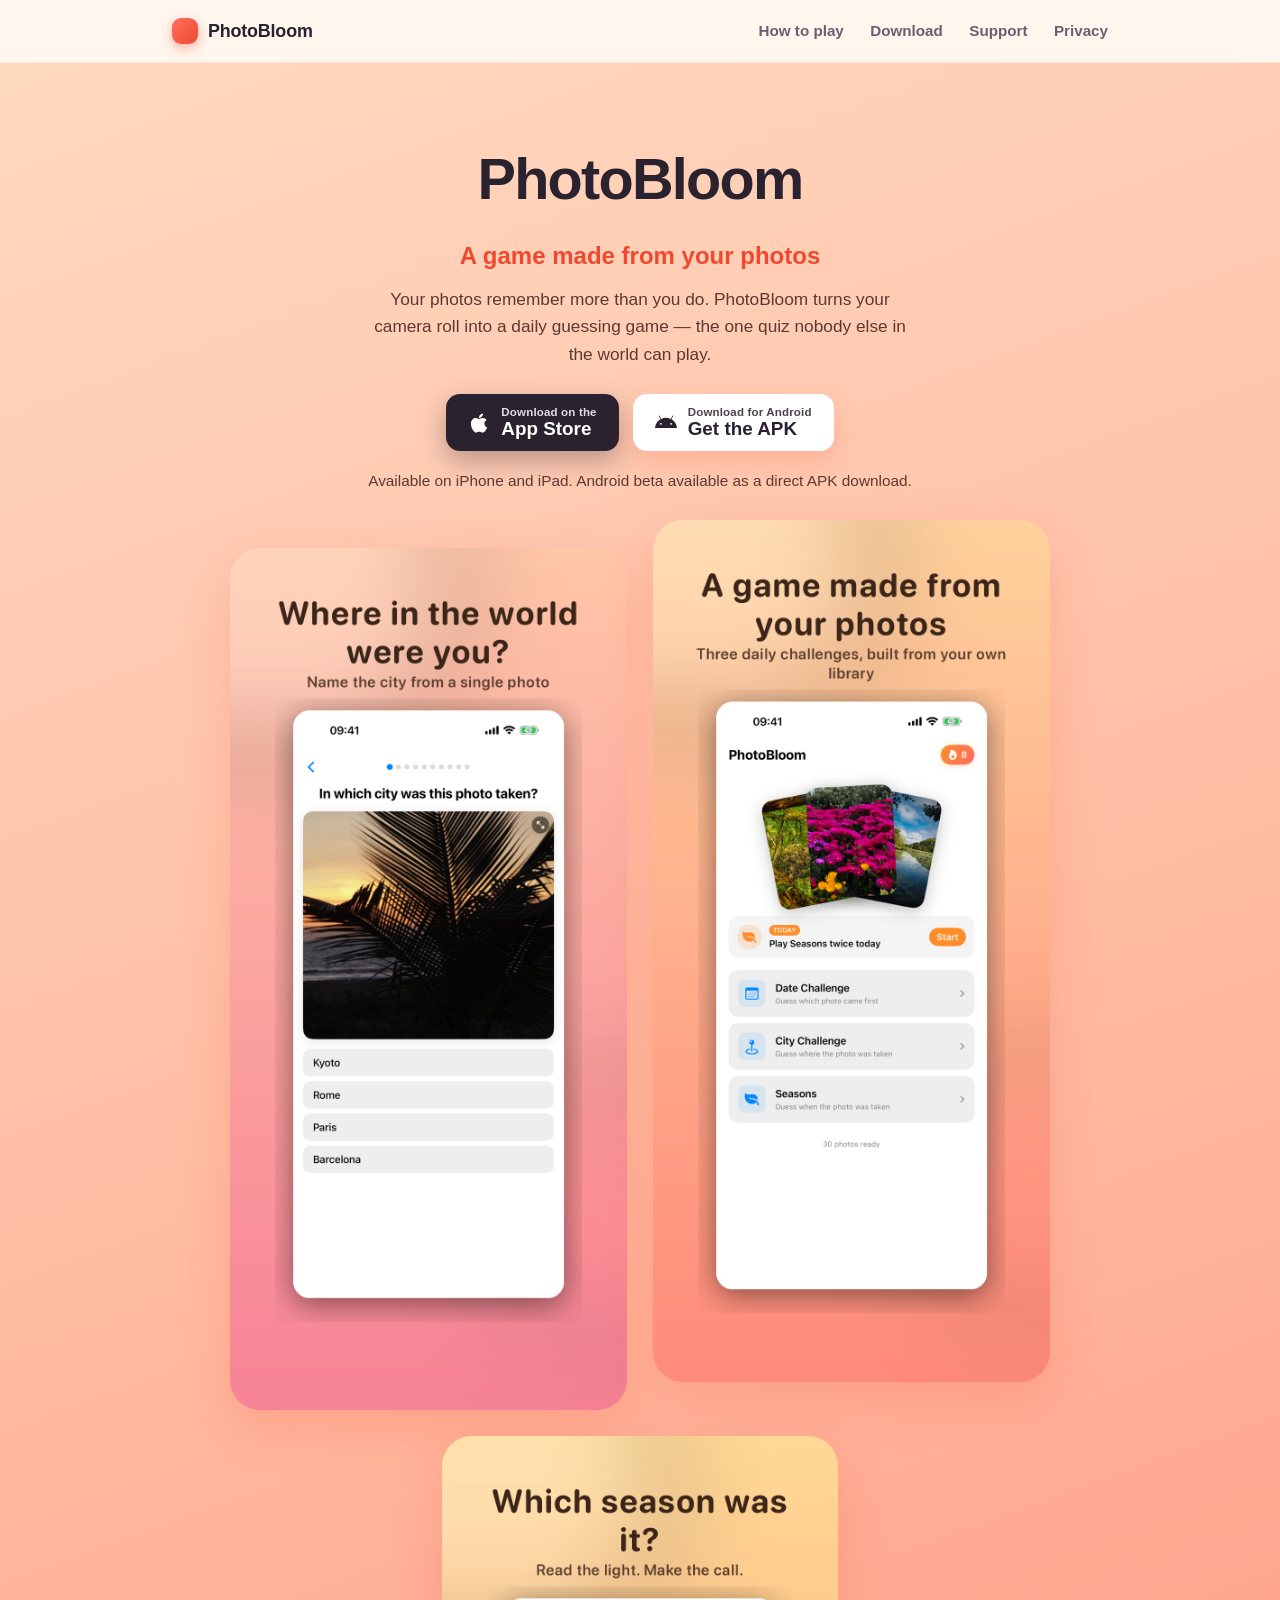
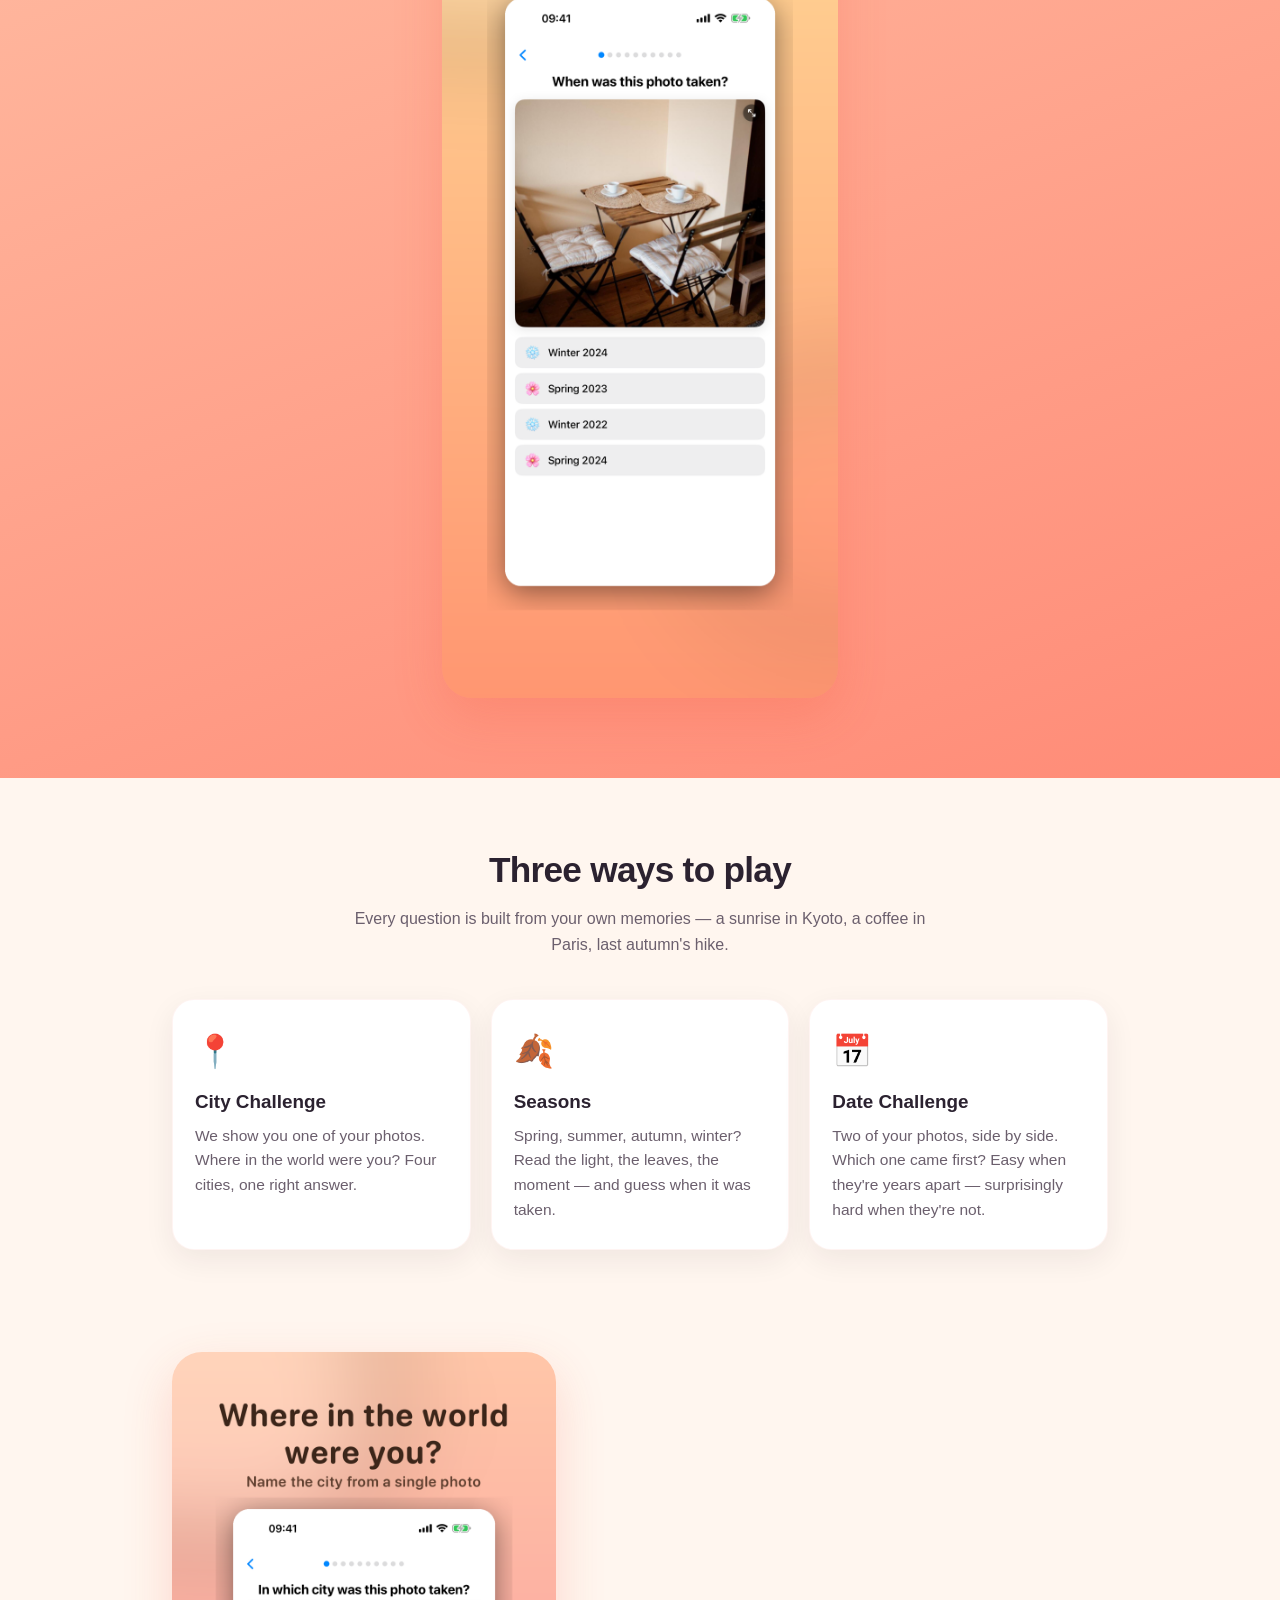
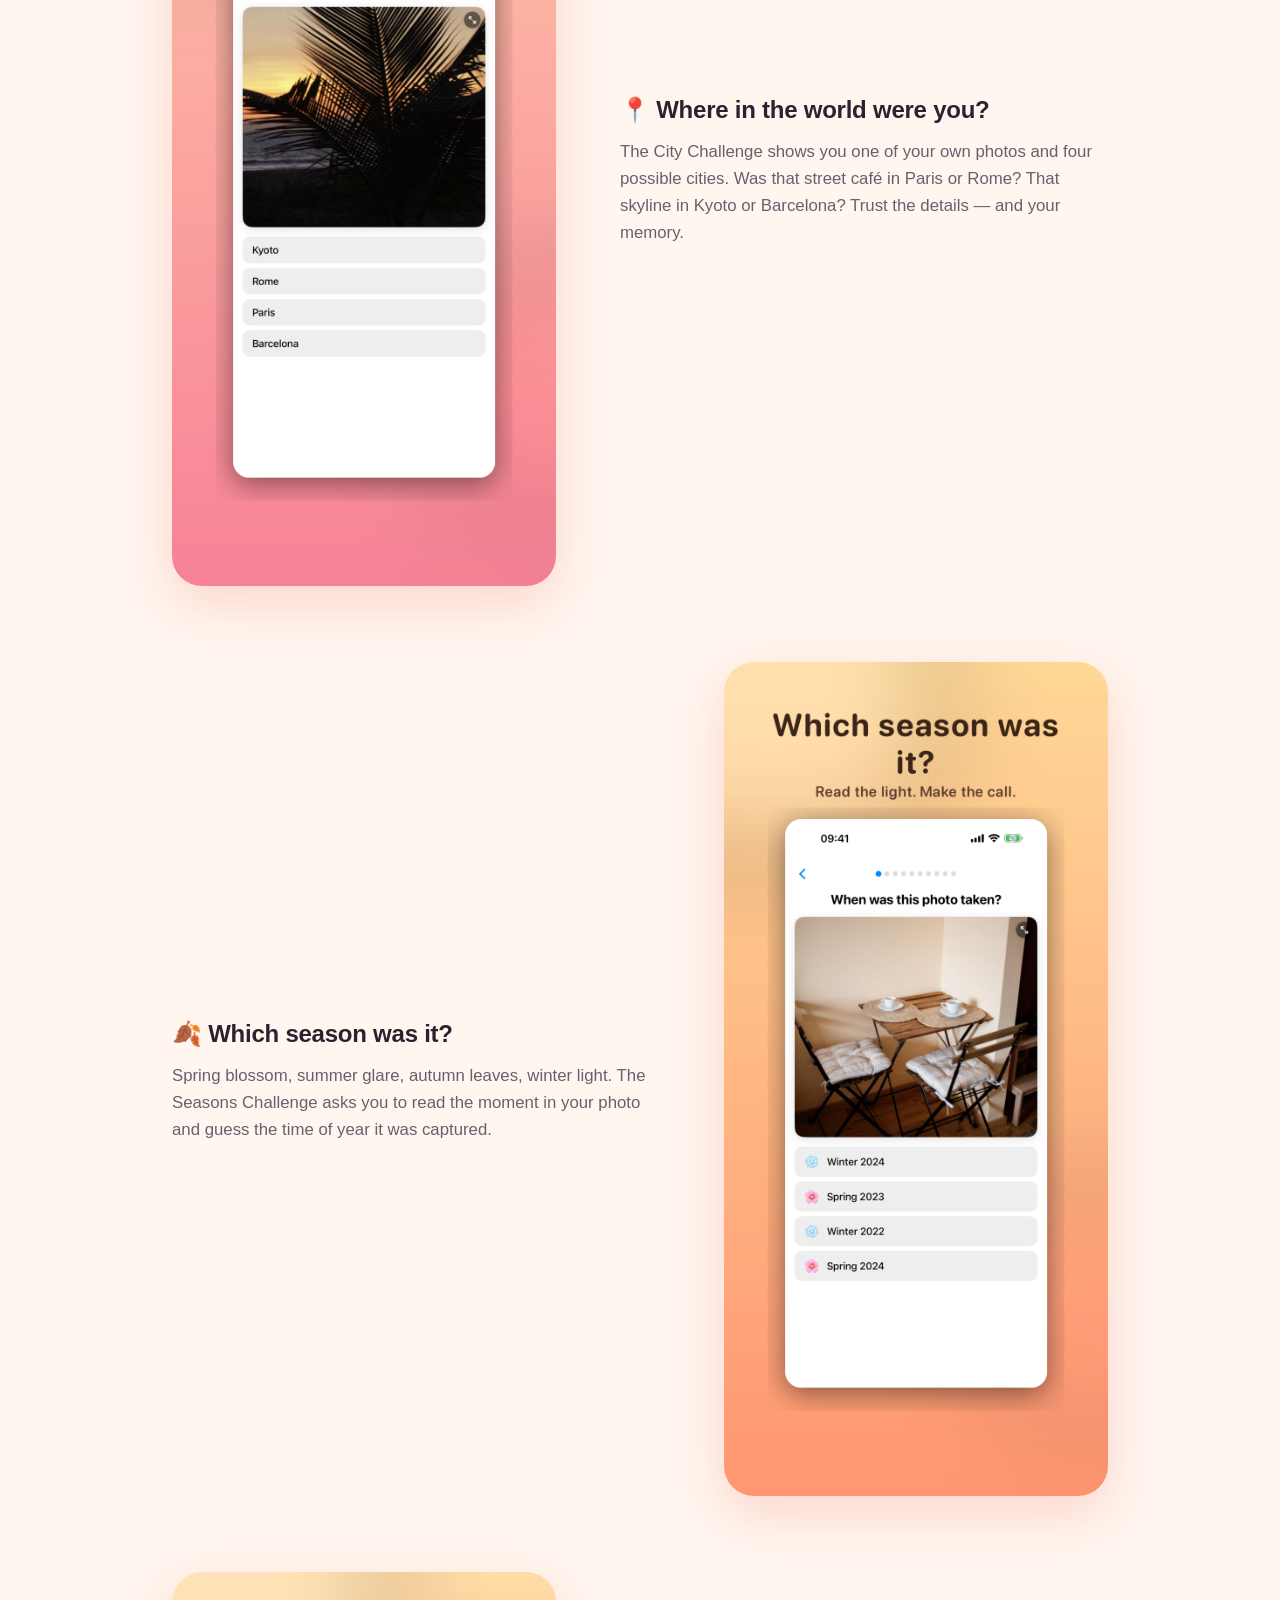
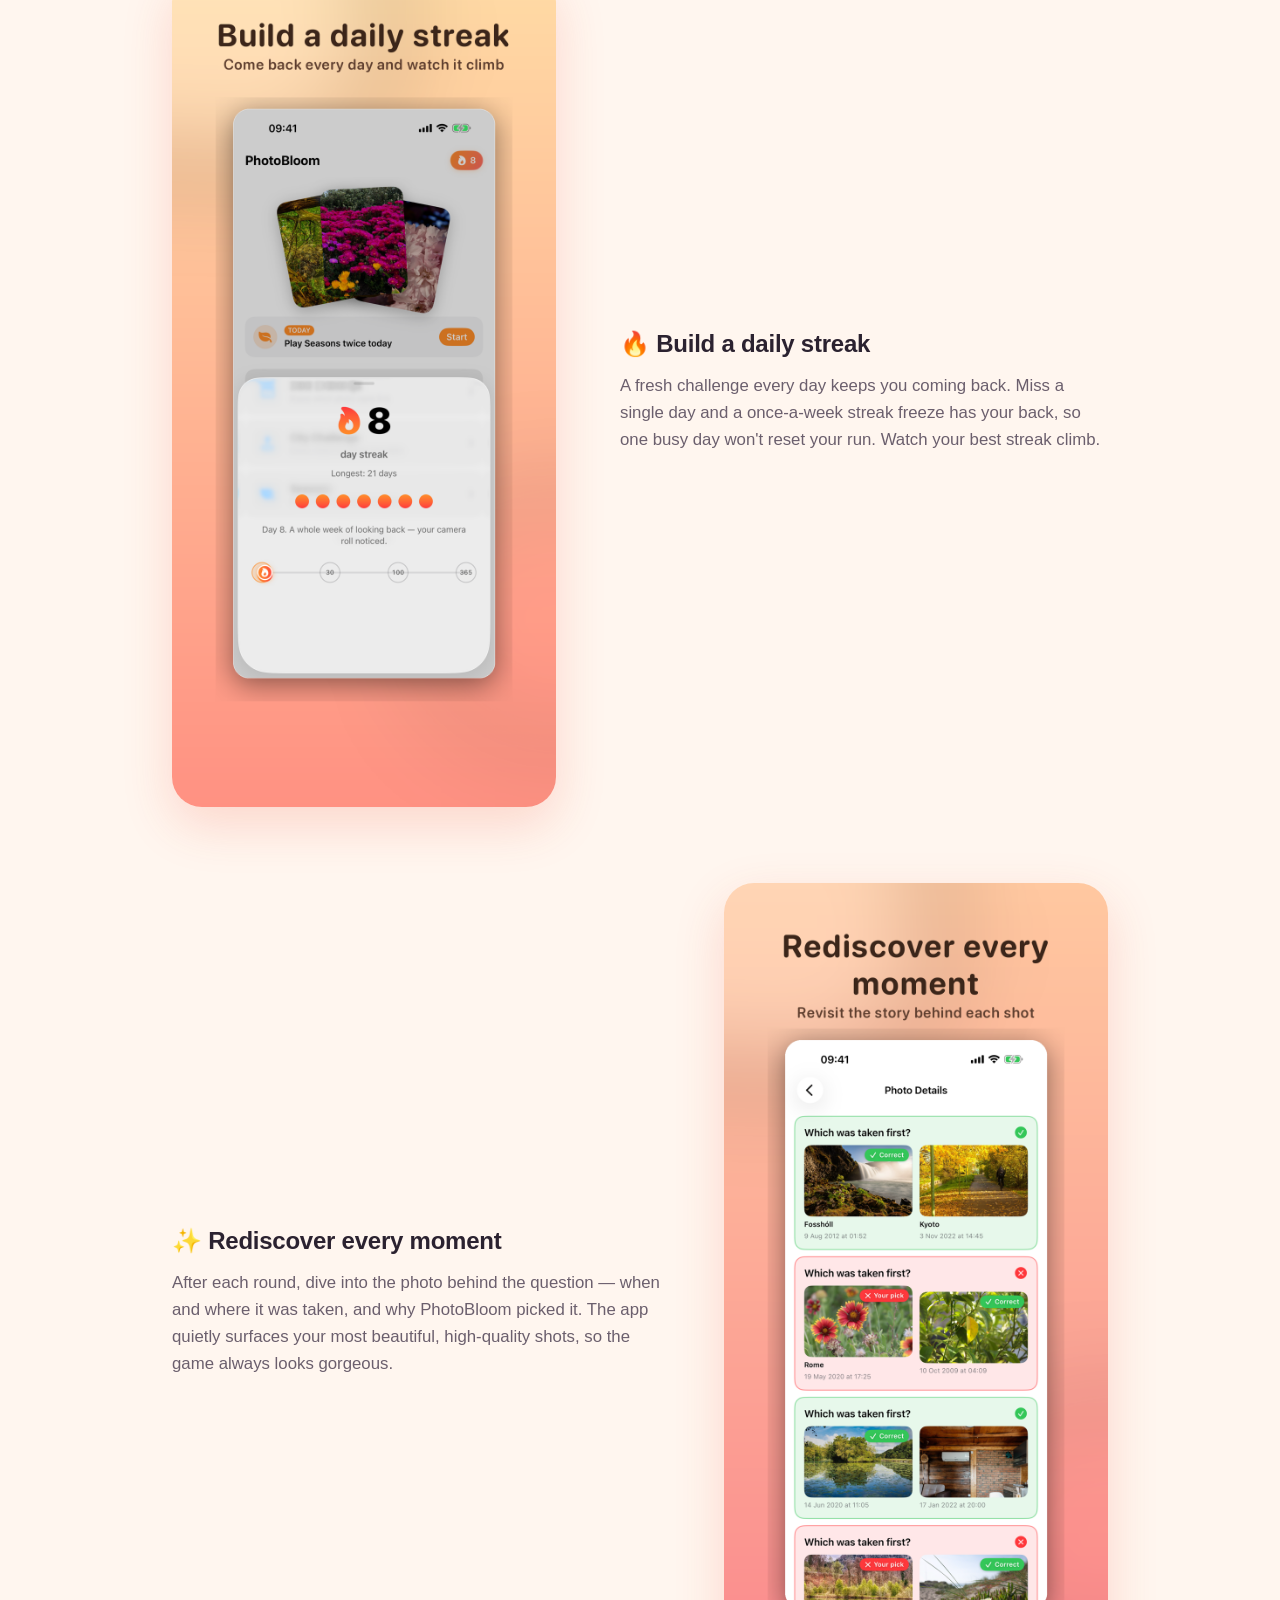
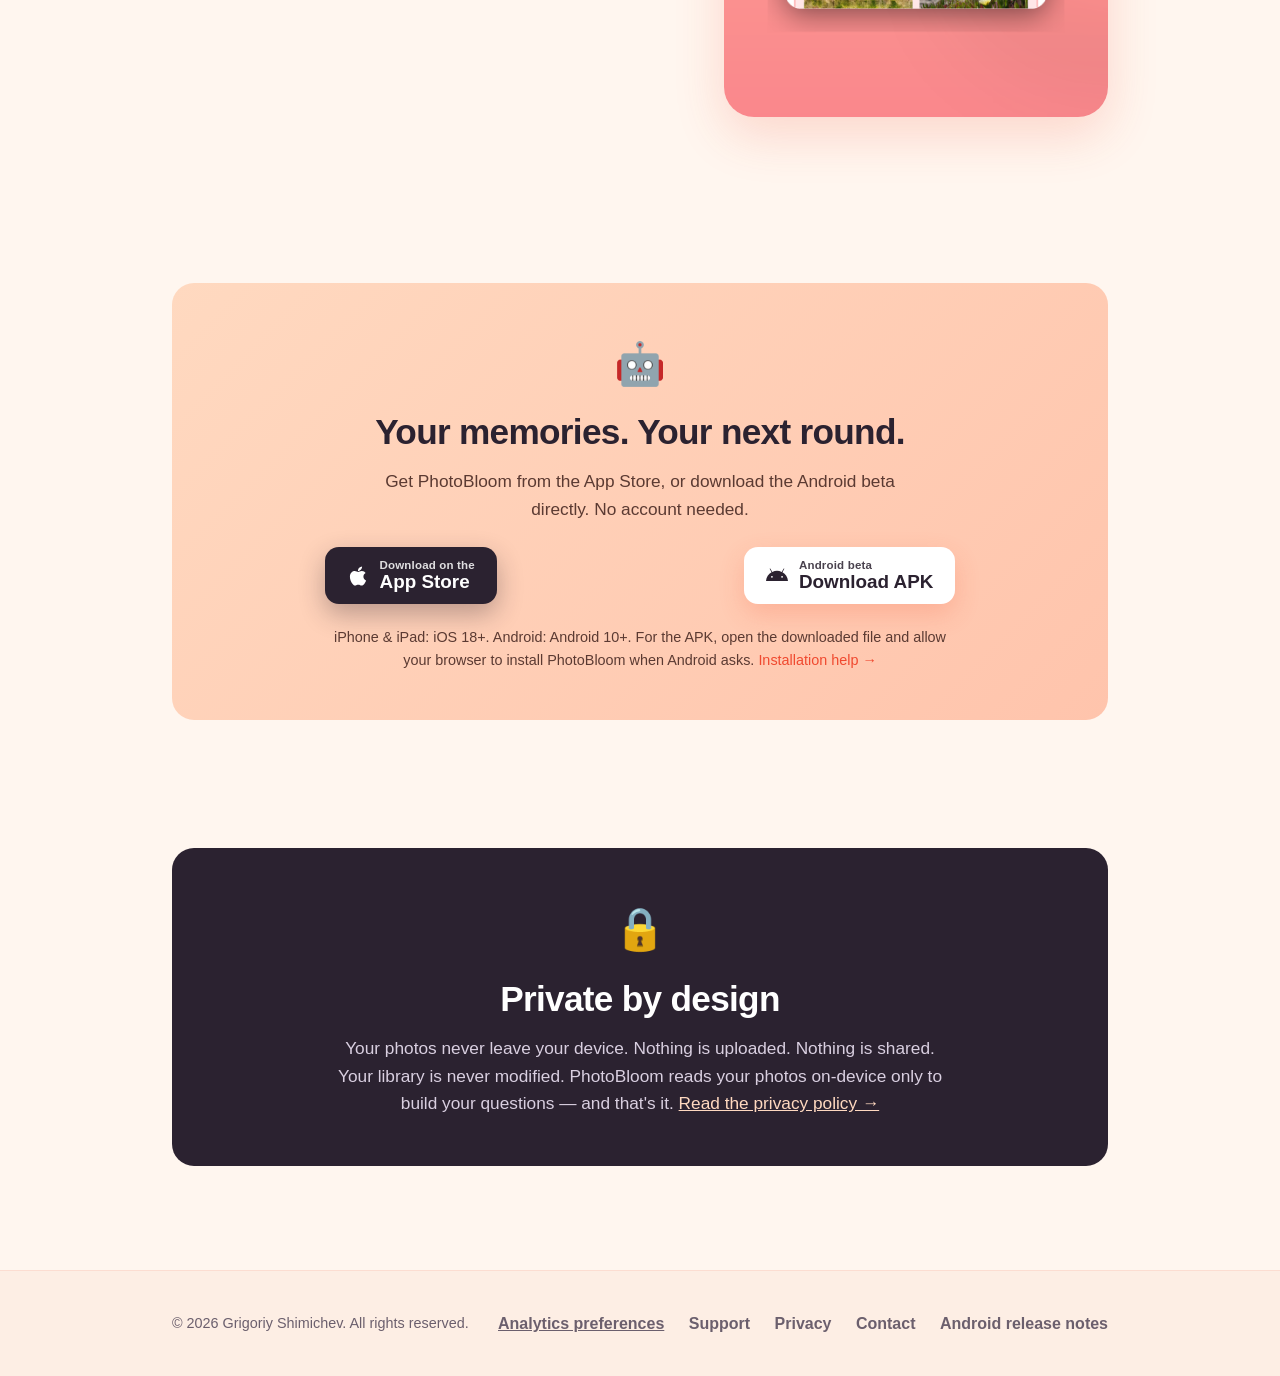
==== commit f42d4aeb: "Add App Store and signed Android downloads with website analytics" ====
--- a/index.html
+++ b/index.html
@@ -9,6 +9,8 @@
   <meta property="og:description" content="The quiz only you can play, built from your own memories. 100% on-device." />
   <meta property="og:type" content="website" />
   <link rel="stylesheet" href="assets/style.css" />
+  <script src="assets/analytics-config.js" defer></script>
+  <script src="assets/analytics.js" defer></script>
 </head>
 <body>
   <header class="nav">
@@ -16,6 +18,7 @@
       <div class="brand"><span class="dot"></span> PhotoBloom</div>
       <nav>
         <a href="#play">How to play</a>
+        <a href="#download">Download</a>
         <a href="support.html">Support</a>
         <a href="privacy.html">Privacy</a>
       </nav>
@@ -27,7 +30,17 @@
       <h1>PhotoBloom</h1>
       <p class="tag">A game made from your photos</p>
       <p class="sub">Your photos remember more than you do. PhotoBloom turns your camera roll into a daily guessing game — the one quiz nobody else in the world can play.</p>
-      <span class="badge soft">📱 Coming soon to the App Store</span>
+      <div class="cta-row">
+        <a class="btn btn-ios" href="https://apps.apple.com/app/id6775195550" target="_blank" rel="noopener" data-download="app_store" data-placement="hero">
+          <span class="ico"><svg viewBox="0 0 384 512" width="22" height="22" fill="currentColor" aria-hidden="true"><path d="M318.7 268.7c-.2-36.7 16.4-64.4 50-84.8-18.8-26.9-47.2-41.7-84.7-44.6-35.5-2.8-74.3 20.7-88.5 20.7-15 0-49.4-19.7-76.4-19.7C63.3 141.2 4 184.8 4 273.5q0 39.3 14.4 81.2c12.8 36.7 59 126.7 107.2 125.2 25.2-.6 43-17.9 75.8-17.9 31.8 0 48.3 17.9 76.4 17.9 48.6-.7 90.4-82.5 102.6-119.3-65.2-30.7-61.7-90-61.7-91.9zM262.1 104.5c27.3-32.4 24.8-61.9 24-72.5-24.1 1.4-52 16.4-67.9 34.9-17.5 19.8-27.8 44.3-25.6 71.9 26.1 2 49.9-11.4 69.5-34.3z"/></svg></span>
+          <span class="lbl"><small>Download on the</small>App Store</span>
+        </a>
+        <a class="btn btn-android" href="https://github.com/grishaster80/photobloom/releases/latest/download/photobloom.apk" data-download="android_apk" data-placement="hero">
+          <span class="ico"><svg viewBox="0 0 576 512" width="22" height="22" fill="currentColor" aria-hidden="true"><path d="M420.55 301.93a24 24 0 1 1 24-24 24 24 0 0 1-24 24m-265.1 0a24 24 0 1 1 24-24 24 24 0 0 1-24 24m273.7-144.48 47.94-83a10 10 0 1 0-17.27-10l-48.54 84.07a301.25 301.25 0 0 0-246.56 0L116.18 64.45a10 10 0 1 0-17.27 10l47.94 83C64.53 202.22 8.24 285.55 0 384h576c-8.24-98.45-64.54-181.78-146.85-226.55"/></svg></span>
+          <span class="lbl"><small>Download for Android</small>Get the APK</span>
+        </a>
+      </div>
+      <p class="sub" style="margin-top:18px;font-size:0.96rem;">Available on iPhone and iPad. Android beta available as a direct APK download.</p>
     </div>
     <div class="hero-shots">
       <img src="assets/city.png" alt="City Challenge — where in the world were you?" />
@@ -100,6 +113,27 @@
     </div>
   </section>
 
+  <section id="download">
+    <div class="wrap">
+      <div class="download-band">
+        <div class="em">🤖</div>
+        <h2>Your memories. Your next round.</h2>
+        <p>Get PhotoBloom from the App Store, or download the Android beta directly. No account needed.</p>
+        <div class="cta-row">
+        <a class="btn btn-ios" href="https://apps.apple.com/app/id6775195550" target="_blank" rel="noopener" data-download="app_store" data-placement="download">
+          <span class="ico"><svg viewBox="0 0 384 512" width="22" height="22" fill="currentColor" aria-hidden="true"><path d="M318.7 268.7c-.2-36.7 16.4-64.4 50-84.8-18.8-26.9-47.2-41.7-84.7-44.6-35.5-2.8-74.3 20.7-88.5 20.7-15 0-49.4-19.7-76.4-19.7C63.3 141.2 4 184.8 4 273.5q0 39.3 14.4 81.2c12.8 36.7 59 126.7 107.2 125.2 25.2-.6 43-17.9 75.8-17.9 31.8 0 48.3 17.9 76.4 17.9 48.6-.7 90.4-82.5 102.6-119.3-65.2-30.7-61.7-90-61.7-91.9zM262.1 104.5c27.3-32.4 24.8-61.9 24-72.5-24.1 1.4-52 16.4-67.9 34.9-17.5 19.8-27.8 44.3-25.6 71.9 26.1 2 49.9-11.4 69.5-34.3z"/></svg></span>
+          <span class="lbl"><small>Download on the</small>App Store</span>
+        </a>
+        <a class="btn btn-android" href="https://github.com/grishaster80/photobloom/releases/latest/download/photobloom.apk" data-download="android_apk" data-placement="download">
+          <span class="ico"><svg viewBox="0 0 576 512" width="22" height="22" fill="currentColor" aria-hidden="true"><path d="M420.55 301.93a24 24 0 1 1 24-24 24 24 0 0 1-24 24m-265.1 0a24 24 0 1 1 24-24 24 24 0 0 1-24 24m273.7-144.48 47.94-83a10 10 0 1 0-17.27-10l-48.54 84.07a301.25 301.25 0 0 0-246.56 0L116.18 64.45a10 10 0 1 0-17.27 10l47.94 83C64.53 202.22 8.24 285.55 0 384h576c-8.24-98.45-64.54-181.78-146.85-226.55"/></svg></span>
+          <span class="lbl"><small>Android beta</small>Download APK</span>
+        </a>
+        </div>
+        <p class="install-note">iPhone &amp; iPad: iOS 18+. Android: Android 10+. For the APK, open the downloaded file and allow your browser to install PhotoBloom when Android asks. <a href="support.html#android-install">Installation help →</a></p>
+      </div>
+    </div>
+  </section>
+
   <section>
     <div class="wrap">
       <div class="privacy-band">
@@ -114,9 +148,11 @@
     <div class="wrap">
       <div class="copy">© 2026 Grigoriy Shimichev. All rights reserved.</div>
       <div class="links">
+        <button type="button" class="link-button" data-analytics-preferences>Analytics preferences</button>
         <a href="support.html">Support</a>
         <a href="privacy.html">Privacy</a>
         <a href="mailto:gshimichev@gmail.com">Contact</a>
+        <a href="https://github.com/grishaster80/photobloom/releases/latest">Android release notes</a>
       </div>
     </div>
   </footer>
--- a/assets/style.css
+++ b/assets/style.css
@@ -57,6 +57,29 @@
   box-shadow: 0 10px 26px rgba(43,34,48,0.32);
 }
 .badge.soft { background: rgba(255,255,255,0.55); color: var(--ink); box-shadow: none; }
+
+/* ---------- Store / CTA buttons ---------- */
+.cta-row { display: flex; gap: 14px; justify-content: center; flex-wrap: wrap; }
+.btn {
+  display: inline-flex; align-items: center; gap: 11px;
+  padding: 12px 22px; border-radius: 14px; text-decoration: none;
+  transition: transform .12s ease, box-shadow .12s ease;
+}
+.btn:hover { text-decoration: none; transform: translateY(-2px); }
+.btn .ico { display: inline-flex; }
+.btn .lbl { display: flex; flex-direction: column; line-height: 1.08; text-align: left; font-weight: 800; font-size: 1.18rem; }
+.btn .lbl small { font-size: .72rem; font-weight: 600; letter-spacing: .015em; opacity: .85; }
+.btn-ios { background: var(--ink); color: #fff; box-shadow: 0 10px 26px rgba(43,34,48,0.32); }
+.btn-ios:hover { box-shadow: 0 14px 32px rgba(43,34,48,0.40); }
+.btn-android { background: #fff; color: var(--ink); box-shadow: 0 10px 26px rgba(240,73,47,0.20); }
+.btn-android:hover { box-shadow: 0 14px 32px rgba(240,73,47,0.30); }
+
+/* ---------- Download band ---------- */
+.download-band { background: linear-gradient(135deg, var(--peach), #ffc4ac); border-radius: var(--radius); padding: 48px 36px; text-align: center; }
+.download-band .em { font-size: 2.6rem; margin-bottom: 6px; }
+.download-band h2 { margin: 0 0 8px; }
+.download-band p { color: #5b3a32; max-width: 540px; margin: 0 auto 24px; font-size: 1.08rem; }
+.download-band .btn { margin: 0 auto; }
 .hero-shots {
   display: flex; justify-content: center; align-items: flex-start;
   gap: clamp(14px, 2vw, 32px);
@@ -124,3 +147,30 @@
   footer .wrap { flex-direction: column; text-align: center; }
   footer .links a { margin: 0 10px; }
 }
+
+/* Downloads and analytics choices */
+section[id], h3[id] { scroll-margin-top: 90px; }
+.download-band p.install-note { margin: 22px auto 0; font-size: .9rem; max-width: 620px; }
+.link-button { border: 0; padding: 0; background: none; color: var(--coral-deep); font: inherit; text-decoration: underline; cursor: pointer; }
+footer .link-button { color: var(--ink-soft); font-weight: 600; }
+a:focus-visible, button:focus-visible { outline: 3px solid var(--coral-deep); outline-offset: 5px; }
+.analytics-choice { position: fixed; bottom: 16px; left: 16px; right: 16px; z-index: 30; max-width: 740px; margin: auto; padding: 20px 24px; background: var(--card); color: var(--ink); border: 1px solid var(--peach); border-radius: 18px; box-shadow: 0 8px 40px #2b223030; }
+.analytics-choice[hidden] { display: none; }
+.analytics-choice p { margin: 0 0 14px; font-size: .92rem; }
+.analytics-choice .actions { display: flex; align-items: center; flex-wrap: wrap; gap: 16px; }
+.analytics-choice .allow { background: var(--ink); color: white; border: 0; padding: 10px 16px; border-radius: 10px; font: inherit; font-weight: 600; cursor: pointer; }
+@media (max-width: 500px) {
+  .nav .wrap { height: auto; min-height: 62px; flex-wrap: wrap; justify-content: center; gap: 10px; padding-top: 12px; padding-bottom: 12px; }
+  .nav nav { display: flex; justify-content: center; flex-wrap: wrap; gap: 10px 16px; }
+  .nav nav a { margin: 0; font-size: .85rem; }
+  .hero-shots img { width: min(100%, 340px); }
+  .hero-shots img:nth-child(2) { margin-top: 0; }
+  .feature-row img { max-width: 100%; }
+  .doc { padding: 28px 22px; }
+  .contact-box { padding: 18px; }
+  .contact-box a { font-size: 1rem; overflow-wrap: anywhere; }
+}
+@media (prefers-reduced-motion: reduce) {
+  html { scroll-behavior: auto; }
+  .btn { transition: none; }
+}
